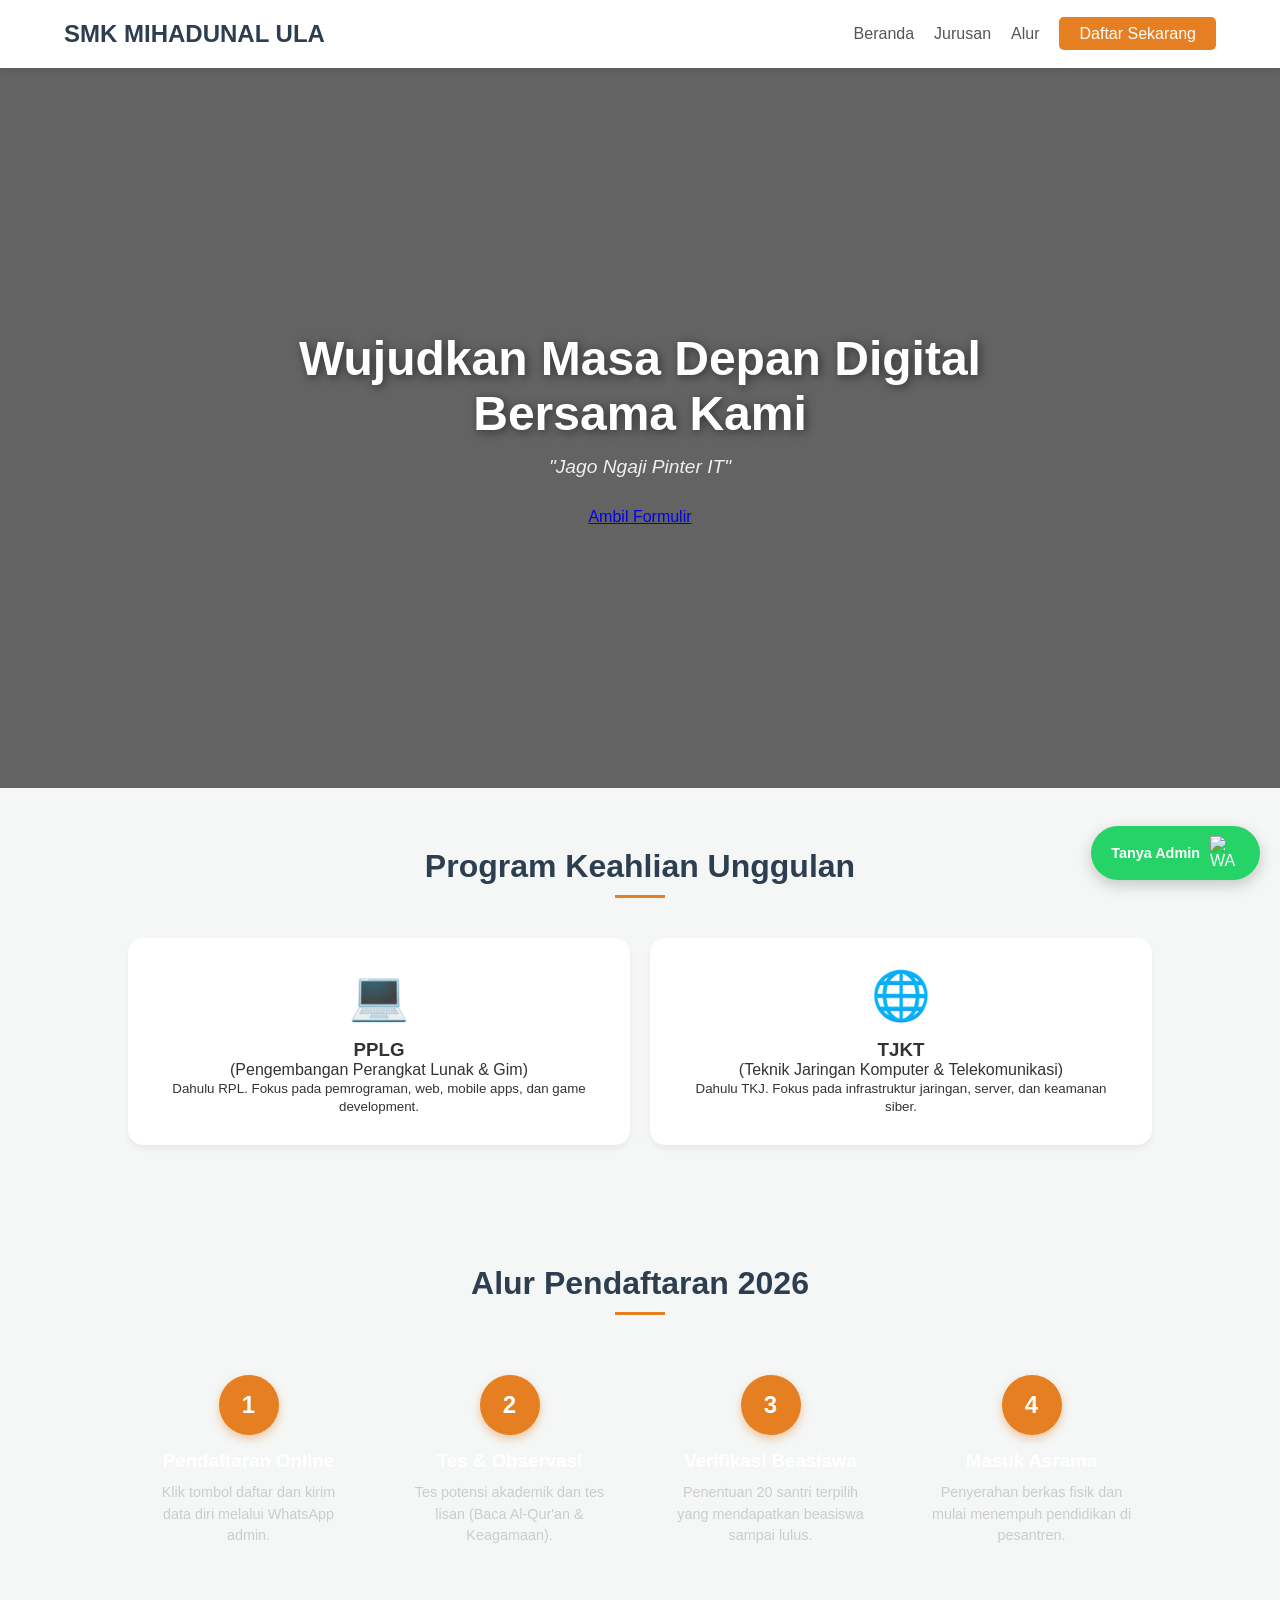
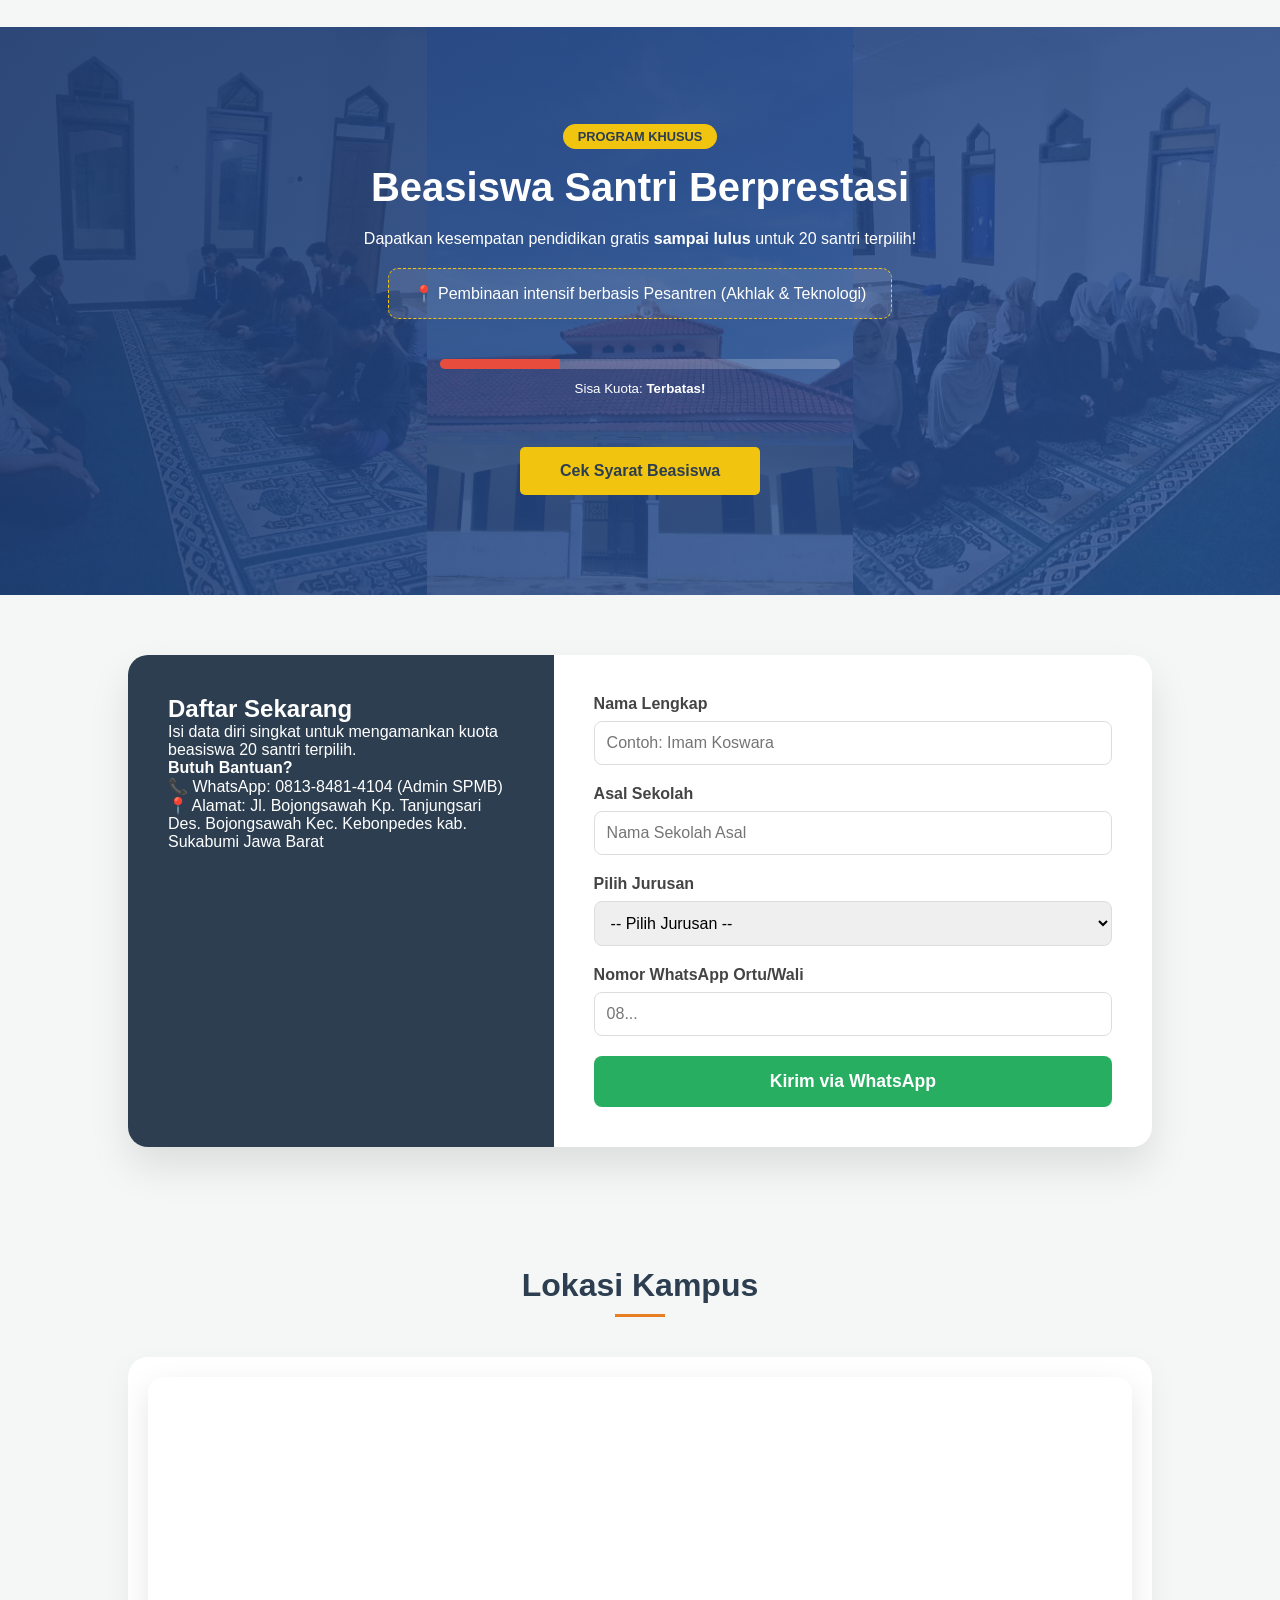
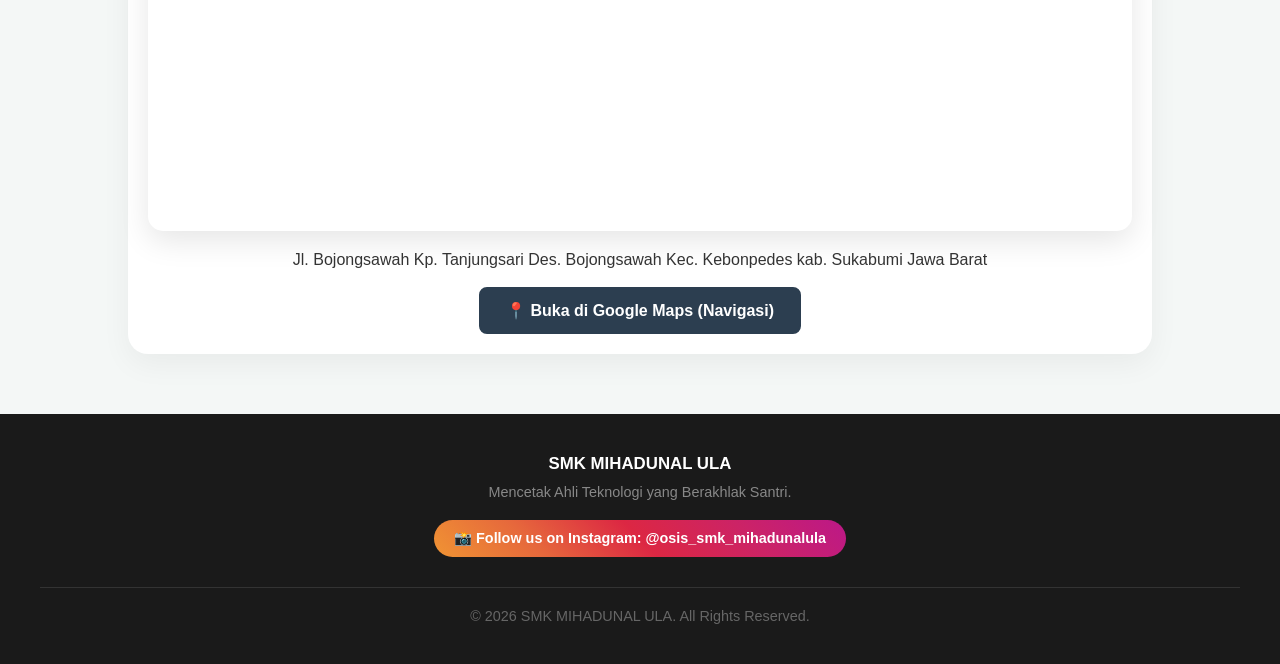
==== index.html @ b1580f14 "Update index.html" ====
<!DOCTYPE html>
<html lang="id">
<head>
    <meta charset="UTF-8">
    <meta name="viewport" content="width=device-width, initial-scale=1.0">
    <title>SPMB - SMK MIHADUNAL ULA</title>
    <link rel="stylesheet" href="style.css">
</head>
<body>

    <nav>
    <div class="logo">SMK MIHADUNAL ULA</div>
    
    <ul id="nav-menu">
        <li><a href="#beranda">Beranda</a></li>
        <li><a href="#prodi">Jurusan</a></li>
        <li><a href="#alur">Alur</a></li>
        <li><a href="#daftar" class="btn-daftar">Daftar Sekarang</a></li>
    </ul>

    <div class="menu-toggle" id="mobile-menu">
        <span class="bar"></span>
        <span class="bar"></span>
        <span class="bar"></span>
    </div>
</nav>
  <header id="beranda">
    <div class="hero-content">
        <h1>Wujudkan Masa Depan Digital Bersama Kami</h1>
        <p class="jargon">"Jago Ngaji Pinter IT"</p>
        <a href="#daftar" class="cta-button">Ambil Formulir</a>
    </div>
</header>

    <section id="prodi" class="container">
        <h2 class="section-title">Program Keahlian Unggulan</h2>
        <div class="grid-jurusan">
            <div class="card">
                <div class="card-icon">💻</div>
                <h3>PPLG</h3>
                <p>(Pengembangan Perangkat Lunak & Gim)</p>
                <small>Dahulu RPL. Fokus pada pemrograman, web, mobile apps, dan game development.</small>
            </div>
            <div class="card">
                <div class="card-icon">🌐</div>
                <h3>TJKT</h3>
                <p>(Teknik Jaringan Komputer & Telekomunikasi)</p>
                <small>Dahulu TKJ. Fokus pada infrastruktur jaringan, server, dan keamanan siber.</small>
            </div>
        </div>
    </section>

    <section id="alur" class="container">
    <h2 class="section-title">Alur Pendaftaran 2026</h2>
    <div class="timeline">
        <div class="timeline-item">
            <div class="number">1</div>
            <h3>Pendaftaran Online</h3>
            <p>Klik tombol daftar dan kirim data diri melalui WhatsApp admin.</p>
        </div>
        <div class="timeline-item">
            <div class="number">2</div>
            <h3>Tes & Observasi</h3>
            <p>Tes potensi akademik dan tes lisan (Baca Al-Qur'an & Keagamaan).</p>
        </div>
        <div class="timeline-item">
            <div class="number">3</div>
            <h3>Verifikasi Beasiswa</h3>
            <p>Penentuan 20 santri terpilih yang mendapatkan beasiswa sampai lulus.</p>
        </div>
        <div class="timeline-item">
            <div class="number">4</div>
            <h3>Masuk Asrama</h3>
            <p>Penyerahan berkas fisik dan mulai menempuh pendidikan di pesantren.</p>
        </div>
    </div>
</section>

    <section id="beasiswa" class="beasiswa-box">
        <div class="beasiswa-bg-container">
        <div class="bg-panel" style="background-image: url('img/kegiatan-1.jpeg');"></div>
        <div class="bg-panel" style="background-image: url('img/masjid.jpeg');"></div>
        <div class="bg-panel" style="background-image: url('img/kegiatan-2.jpeg');"></div>
    </div>
        <div class="beasiswa-content">
            <span class="badge">Program Khusus</span>
            <h2>Beasiswa Santri Berprestasi</h2>
            <p>Dapatkan kesempatan pendidikan gratis <strong>sampai lulus</strong> untuk 20 santri terpilih!</p>
            <div class="info-pesantren">
                <p>📍 Pembinaan intensif berbasis Pesantren (Akhlak & Teknologi)</p>
            </div>
            <div class="kuota-container">
                <div class="kuota-bar">
                    <div class="kuota-fill" style="width: 30%;"></div>
                </div>
                <small>Sisa Kuota: <strong>Terbatas!</strong></small>
            </div>
            <a href="#daftar" class="btn-beasiswa">Cek Syarat Beasiswa</a>
        </div>
    </section>
    <section id="daftar" class="container">
        <div class="form-wrapper">
            <div class="form-info">
                <h2>Daftar Sekarang</h2>
                <p>Isi data diri singkat untuk mengamankan kuota beasiswa 20 santri terpilih.</p>
                <div class="kontak-person">
                    <p><strong>Butuh Bantuan?</strong></p>
                    <p>📞 WhatsApp: 0813-8481-4104 (Admin SPMB)</p>
                    <p>📍 Alamat: Jl. Bojongsawah Kp. Tanjungsari Des. Bojongsawah Kec. Kebonpedes kab. Sukabumi Jawa Barat</p>
                </div>
            </div>

           <form id="spmbForm" class="main-form">
    <div class="input-group">
        <label>Nama Lengkap</label>
        <input type="text" id="nama" placeholder="Contoh: Imam Koswara" required>
    </div>
    <div class="input-group">
        <label>Asal Sekolah</label>
        <input type="text" id="sekolah_asal" placeholder="Nama Sekolah Asal" required>
    </div>
    <div class="input-group">
        <label>Pilih Jurusan</label>
        <select id="jurusan" required>
            <option value="">-- Pilih Jurusan --</option>
            <option value="PPLG (RPL)">PPLG (RPL)</option>
            <option value="TJKT (TKJ)">TJKT (TKJ)</option>
        </select>
    </div>
    <div class="input-group">
        <label>Nomor WhatsApp Ortu/Wali</label>
        <input type="tel" id="wa_ortu" placeholder="08..." required>
    </div>
    <button type="button" onclick="kirimKeWA()" class="btn-submit">Kirim via WhatsApp</button>
</form>
        </div>
    </section>

    <section id="lokasi" class="container">
    <h2 class="section-title">Lokasi Kampus</h2>
    <div class="map-wrapper">
        <div class="map-container">
            <iframe 
                src="https://www.google.com/maps/embed?pb=!1m18!1m12!1m3!1d6660.743561185384!2d106.97895250075547!3d-6.949978163908565!2m3!1f0!2f0!3f0!3m2!1i1024!2i768!4f13.1!3m3!1m2!1s0x2e6849b9b667be13%3A0xb7a1f91171ce9b81!2sSMK%20MIHADUNAL%20ULA%20SUKABUMI!5e0!3m2!1sen!2sus!4v1777039621198!5m2!1sen!2sus" width="600" height="450" style="border:0;" allowfullscreen="" loading="lazy" referrerpolicy="no-referrer-when-downgrade" 
                width="100%" height="400" style="border:0; border-radius: 15px;" allowfullscreen="" loading="lazy">
            </iframe>
        </div>

        <div style="text-align: center; margin-top: 20px;">
            <p>Jl. Bojongsawah Kp. Tanjungsari Des. Bojongsawah Kec. Kebonpedes kab. Sukabumi Jawa Barat</p>
            <br>
            <a href="https://maps.app.goo.gl/2wjZaB31zFMBaome8" target="_blank" class="btn-map">
                📍 Buka di Google Maps (Navigasi)
            </a>
        </div>
    </div>
</section>

    <a href="https://wa.me/6285717334108?text=Halo%20Admin%20SMK%20MIHADUNALULA,%20saya%20ingin%20tanya%20tentang%20SPMB" class="float-wa" target="_blank">
        <span class="wa-text">Tanya Admin</span>
        <img src="https://upload.wikimedia.org/wikipedia/commons/6/6b/WhatsApp.svg" alt="WA">
    </a>

   <footer>
    <div class="footer-content">
        <h3>SMK MIHADUNAL ULA</h3>
        <p>Mencetak Ahli Teknologi yang Berakhlak Santri.</p>
        
        <div class="social-media">
            <a href="https://instagram.com/osis_smk_mihadunalula" target="_blank" class="ig-link">
                📸 Follow us on Instagram: @osis_smk_mihadunalula
            </a>
        </div>

        <p class="copyright">&copy; 2026 SMK MIHADUNAL ULA. All Rights Reserved.</p>
    </div>
</footer>
</body>
</html>
<script>
function kirimKeWA() {
    // 1. Cek apakah user sudah pernah daftar di browser ini (Anti-Jahil)
    const statusDaftar = localStorage.getItem('sudahDaftarSPMB');
    if (statusDaftar === 'true') {
        alert("Wah, kamu sudah mengirim data pendaftaran sebelumnya. Mohon tunggu balasan dari Admin di WhatsApp ya!");
        return; 
    }

    // 2. Ambil data dari inputan
    const nama = document.getElementById('nama').value;
    const sekolah = document.getElementById('sekolah_asal').value;
    const jurusan = document.getElementById('jurusan').value;
    const waOrtu = document.getElementById('wa_ortu').value;

    // 3. Validasi sederhana (Pastikan tidak kosong)
    if (nama === "" || sekolah === "" || jurusan === "" || waOrtu === "") {
        alert("Mohon lengkapi semua data pendaftaran ya!");
        return;
    }

    // 4. Konfigurasi Nomor Admin & Pesan
    const noAdmin = "6285717334108"; 
    const pesan = "Halo Admin SMK MIHADUNAL ULA,%0A" + 
                  "Saya ingin mendaftar SPMB.%0A%0A" +
                  "*Data Calon Siswa dan Santri*%0A" +
                  "---------------------------%0A" +
                  "Nama: " + nama + "%0A" +
                  "Asal Sekolah: " + sekolah + "%0A" +
                  "Jurusan: " + jurusan + "%0A" +
                  "WA Ortu: " + waOrtu + "%0A" +
                  "---------------------------%0A" +
                  "Mohon info langkah pendaftaran selanjutnya. Terima kasih!";

    // 5. Tandai bahwa user ini sudah berhasil mendaftar (Simpan di memori browser)
    localStorage.setItem('sudahDaftarSPMB', 'true');

    // 6. Eksekusi buka WhatsApp
    const url = "https://wa.me/" + noAdmin + "?text=" + pesan;
    window.open(url, '_blank').focus();
}
</script>
<script>
    document.addEventListener('DOMContentLoaded', function() {
        const menu = document.querySelector('#mobile-menu');
        const menuLinks = document.querySelector('#nav-menu');

        // Cek di console log buat mastiin tombolnya ketemu
        console.log("Menu Toggle:", menu); 
        console.log("Nav Menu:", menuLinks);

        if (menu) {
            menu.addEventListener('click', function() {
                // Toggle class aktif
                menu.classList.toggle('is-active');
                menuLinks.classList.toggle('active');
            });
        }

        // Tutup menu otomatis kalau salah satu link diklik
        const navItems = document.querySelectorAll('#nav-menu a');
        navItems.forEach(item => {
            item.addEventListener('click', () => {
                menu.classList.remove('is-active');
                menuLinks.classList.remove('active');
            });
        });
    });
</script>
---- style.css ----
html {
    scroll-behavior: smooth;
}
* {
    margin: 0;
    padding: 0;
    box-sizing: border-box;
    font-family: 'Segoe UI', Tahoma, Geneva, Verdana, sans-serif;
}

body {
    background-color: #f4f7f6;
    color: #333;
}

nav {
    display: flex;
    justify-content: space-between;
    align-items: center;
    padding: 20px 5%;
    background: #fff;
    box-shadow: 0 2px 10px rgba(0,0,0,0.1);
    position: sticky;
    top: 0;
    z-index: 1000;
}
.menu-toggle {
    display: none;
    cursor: pointer;
    flex-direction: column;
    gap: 5px;
    z-index: 1000; /* Pastikan tombol ada di lapisan paling atas */
    position: relative;
}

@media (max-width: 768px) {
    nav ul {
        display: none; /* Sembunyi default */
        /* ... kode lainnya ... */
        z-index: 999; /* Menu di bawah tombol dikit */
    }

    nav ul.active {
        display: flex !important; /* Paksa muncul saat class active ada */
    }
}

.logo {
    font-weight: bold;
    font-size: 1.5rem;
    color: #2c3e50;
    display: flex; flex-direction: column;
}

nav ul {
    display: flex;
    list-style: none;
}

nav ul li {
    margin-left: 20px;
}

nav ul li a {
    text-decoration: none;
    color: #555;
    transition: 0.3s;
}

.btn-daftar {
    background: #e67e22;
    color: white !important;
    padding: 8px 20px;
    border-radius: 5px;
}

/* Hero Section: Kembali ke Satu Foto */
header {
    height: 80vh;
    /* Ganti 'smk.jpeg' dengan file foto terbaikmu */
    background: linear-gradient(rgba(0,0,0,0.6), rgba(0,0,0,0.6)), url('img/smk.jpeg');
    background-size: cover;
    background-position: center;
    background-repeat: no-repeat;
    display: flex;
    align-items: center;
    justify-content: center;
    text-align: center;
    color: white;
    position: relative;
}

.hero-content {
    z-index: 10;
    width: 90%;
    max-width: 800px;
}

.hero-content h1 {
    font-size: 3rem;
    margin-bottom: 15px;
    text-shadow: 2px 2px 10px rgba(0,0,0,0.5);
}

.jargon {
    font-size: 1.2rem;
    margin-bottom: 30px;
    font-style: italic;
    opacity: 0.9;
}

/* Pastikan responsif di HP agar teks tidak kebesaran */
@media (max-width: 768px) {
    header {
        height: 60vh; /* Di HP jangan terlalu tinggi agar langsung kelihatan konten bawahnya */
    }
    .hero-content h1 {
        font-size: 1.8rem;
    }
}
}
.cta-button {
    display: inline-block;
    margin-top: 20px;
    padding: 12px 30px;
    background: #27ae60;
    color: white;
    text-decoration: none;
    border-radius: 30px;
    font-weight: bold;
}
.container {
    padding: 60px 10%;
}

.section-title {
    text-align: center;
    margin-bottom: 40px;
    font-size: 2rem;
    color: #2c3e50;
    position: relative;
}

.section-title::after {
    content: '';
    display: block;
    width: 50px;
    height: 3px;
    background: #e67e22;
    margin: 10px auto;
}

/* Grid Jurusan */
.grid-jurusan {
    display: grid;
    grid-template-columns: repeat(auto-fit, minmax(250px, 1fr));
    gap: 20px;
}

.card {
    background: white;
    padding: 30px;
    border-radius: 15px;
    text-align: center;
    transition: transform 0.3s ease, box-shadow 0.3s ease;
    box-shadow: 0 4px 6px rgba(0,0,0,0.05);
}

.card:hover {
    transform: translateY(-10px);
    box-shadow: 0 10px 20px rgba(0,0,0,0.1);
}

.card-icon {
    font-size: 3rem;
    margin-bottom: 15px;
}
/* Timeline Alur */
.timeline {
    display: flex;
    justify-content: space-between;
    gap: 20px;
    margin-top: 40px;
    flex-wrap: wrap;
}

.timeline-item {
    flex: 1;
    min-width: 200px;
    text-align: center;
    position: relative;
    padding: 20px;
}

.timeline-item .number {
    width: 60px;
    height: 60px;
    background: #e67e22;
    color: white;
    border-radius: 50%;
    display: flex;
    align-items: center;
    justify-content: center;
    font-size: 1.5rem;
    font-weight: bold;
    margin: 0 auto 15px;
    box-shadow: 0 4px 10px rgba(230, 126, 34, 0.4);
}

.timeline-item h3 {
    margin-bottom: 10px;
    color: #fff; /* Pastikan putih karena background section alur itu gelap */
}

.timeline-item p {
    font-size: 0.9rem;
    color: #ccc;
    line-height: 1.5;
}

@media (min-width: 768px) {
    .timeline-item:not(:last-child)::after {
        content: '';
        position: absolute;
        top: 50px;
        right: -10px;
        width: 30%;
        height: 2px;
        background: rgba(255,255,255,0.2);
        z-index: 1;
    }
}

/* Alur Pendaftaran */
.alur-pendaftaran {
    background: #2c3e50;
    color: white;
    padding: 60px 10%;
}

.alur-pendaftaran .section-title {
    color: white;
}

.steps {
    display: flex;
    justify-content: space-around;
    flex-wrap: wrap;
    gap: 20px;
}

.step {
    flex: 1;
    min-width: 200px;
    text-align: center;
}

.step-number {
    width: 50px;
    height: 50px;
    background: #e67e22;
    color: white;
    border-radius: 50%;
    display: flex;
    align-items: center;
    justify-content: center;
    font-weight: bold;
    font-size: 1.2rem;
    margin: 0 auto 15px;
}
/* Section Beasiswa */
/* Section Beasiswa dengan Background Foto */
.beasiswa-box {
    position: relative;
    padding: 100px 10%;
    color: white;
    text-align: center;
    overflow: hidden; /* Supaya foto tidak keluar jalur */
}

/* Container untuk 3 foto latar belakang */
.beasiswa-bg-container {
    position: absolute;
    top: 0;
    left: 0;
    width: 100%;
    height: 100%;
    display: flex;
    z-index: 1; /* Di bawah teks */
}

.bg-panel {
    flex: 1;
    height: 100%;
    background-size: cover;
    background-position: center;
    /* Foto diam, tidak pakai fixed agar tidak bergerak saat scroll */
}

/* Overlay Gradien Biru Premium yang menutupi ke-3 foto */
.beasiswa-box::after {
    content: '';
    position: absolute;
    top: 0;
    left: 0;
    width: 100%;
    height: 100%;
    background: linear-gradient(135deg, rgba(30, 60, 114, 0.9) 0%, rgba(42, 82, 152, 0.8) 100%);
    z-index: 2; /* Di atas foto, di bawah teks */
}

.beasiswa-content {
    position: relative;
    z-index: 3; /* Pastikan teks paling atas */
}

.badge {
    background: #f1c40f; /* Warna kuning emas */
    color: #2c3e50;
    padding: 5px 15px;
    border-radius: 20px;
    font-weight: bold;
    font-size: 0.8rem;
    text-transform: uppercase;
}

.beasiswa-content h2 {
    font-size: 2.5rem;
    margin: 20px 0;
}

.info-pesantren {
    background: rgba(255, 255, 255, 0.1);
    display: inline-block;
    padding: 15px 25px;
    border-radius: 10px;
    margin: 20px 0;
    border: 1px dashed #f1c40f;
}

.kuota-container {
    max-width: 400px;
    margin: 20px auto;
}

.kuota-bar {
    width: 100%;
    height: 10px;
    background: rgba(255, 255, 255, 0.2);
    border-radius: 10px;
    overflow: hidden;
    margin-bottom: 10px;
}

.kuota-fill {
    height: 100%;
    background: #e74c3c; /* Warna merah untuk tanda bahaya/sedikit */
    animation: loading 2s ease-out;
}

.btn-beasiswa {
    display: inline-block;
    margin-top: 30px;
    padding: 15px 40px;
    background: #f1c40f;
    color: #2c3e50;
    text-decoration: none;
    border-radius: 5px;
    font-weight: bold;
    transition: 0.3s;
}

.btn-beasiswa:hover {
    background: #d4ac0d;
    transform: scale(1.05);
}

@keyframes loading {
    from { width: 0; }
    to { width: 30%; }
}
/* Form Section */
.form-wrapper {
    display: flex;
    flex-wrap: wrap;
    background: white;
    border-radius: 20px;
    overflow: hidden;
    box-shadow: 0 20px 40px rgba(0,0,0,0.1);
}

.form-info {
    flex: 1;
    background: #2c3e50;
    color: white;
    padding: 40px;
    min-width: 300px;
}

.main-form {
    flex: 1.5;
    padding: 40px;
    min-width: 300px;
}

.input-group {
    margin-bottom: 20px;
}

.input-group label {
    display: block;
    margin-bottom: 8px;
    font-weight: 600;
    color: #444;
}

.input-group input, .input-group select {
    width: 100%;
    padding: 12px;
    border: 1px solid #ddd;
    border-radius: 8px;
    font-size: 1rem;
}

.btn-submit {
    width: 100%;
    padding: 15px;
    background: #27ae60;
    color: white;
    border: none;
    border-radius: 8px;
    font-size: 1.1rem;
    font-weight: bold;
    cursor: pointer;
    transition: 0.3s;
}

.btn-submit:hover {
    background: #219150;
}

/* Footer */
footer {
    text-align: center;
    padding: 40px;
    background: #1a1a1a;
    color: #888;
    font-size: 0.9rem;
}
/* Lokasi */
.map-container {
    box-shadow: 0 10px 30px rgba(0,0,0,0.1);
    border-radius: 15px;
    overflow: hidden;
}

.btn-map {
    display: inline-block;
    padding: 12px 25px;
    background-color: #2c3e50;
    color: white;
    text-decoration: none;
    border-radius: 8px;
    font-weight: bold;
    transition: 0.3s;
    border: 2px solid #2c3e50;
}

.btn-map:hover {
    background-color: white;
    color: #2c3e50;
}

.map-wrapper {
    background: white;
    padding: 20px;
    border-radius: 20px;
    box-shadow: 0 10px 30px rgba(0,0,0,0.05);
}

/* Floating WA */
.float-wa {
    position: fixed;
    bottom: 20px;
    right: 20px;
    background-color: #25d366;
    color: white;
    padding: 10px 20px;
    border-radius: 50px;
    display: flex;
    align-items: center;
    text-decoration: none;
    box-shadow: 0 5px 15px rgba(0,0,0,0.2);
    z-index: 9999;
    transition: 0.3s;
}

.float-wa img {
    width: 30px;
    margin-left: 10px;
}

.float-wa:hover {
    transform: scale(1.1);
    background-color: #128c7e;
}

.wa-text {
    font-weight: bold;
    font-size: 0.9rem;
}

/* Styling Menu Hamburger */
.menu-toggle {
    display: none; /* Sembunyi di desktop */
    cursor: pointer;
    flex-direction: column;
    gap: 5px;
}

.bar {
    width: 25px;
    height: 3px;
    background-color: #2c3e50;
    transition: 0.3s;
}

/* Responsive Mode (HP) */
@media (max-width: 768px) {
    .menu-toggle {
        display: flex; /* Muncul di HP */
    }

    nav ul {
        display: none; /* Sembunyi secara default */
        flex-direction: column;
        position: absolute;
        top: 70px;
        left: 0;
        width: 100%;
        background-color: white;
        padding: 20px;
        box-shadow: 0 10px 10px rgba(0,0,0,0.1);
    }

    /* Class Aktif (Saat diklik) */
    nav ul.active {
        display: flex;
    }

    nav ul li {
        margin: 15px 0;
        text-align: center;
    }

    /* Efek Animasi Tombol X saat diklik */
    .menu-toggle.is-active .bar:nth-child(2) { opacity: 0; }
    .menu-toggle.is-active .bar:nth-child(1) { transform: translateY(8px) rotate(45deg); }
    .menu-toggle.is-active .bar:nth-child(3) { transform: translateY(-8px) rotate(-45deg); }
}
    

.social-media {
    margin: 20px 0;
}

.ig-link {
    display: inline-block;
    padding: 10px 20px;
    background: linear-gradient(45deg, #f09433 0%, #e6683c 25%, #dc2743 50%, #cc2366 75%, #bc1888 100%);
    color: white !important;
    text-decoration: none;
    border-radius: 30px;
    font-weight: bold;
    transition: transform 0.3s ease;
}

.ig-link:hover {
    transform: translateY(-5px);
    box-shadow: 0 5px 15px rgba(220, 39, 67, 0.4);
}

.footer-content h3 {
    color: #fff;
    margin-bottom: 10px;
}

.copyright {
    margin-top: 30px;
    border-top: 1px solid #333;
    padding-top: 20px;
    color: #666;
}
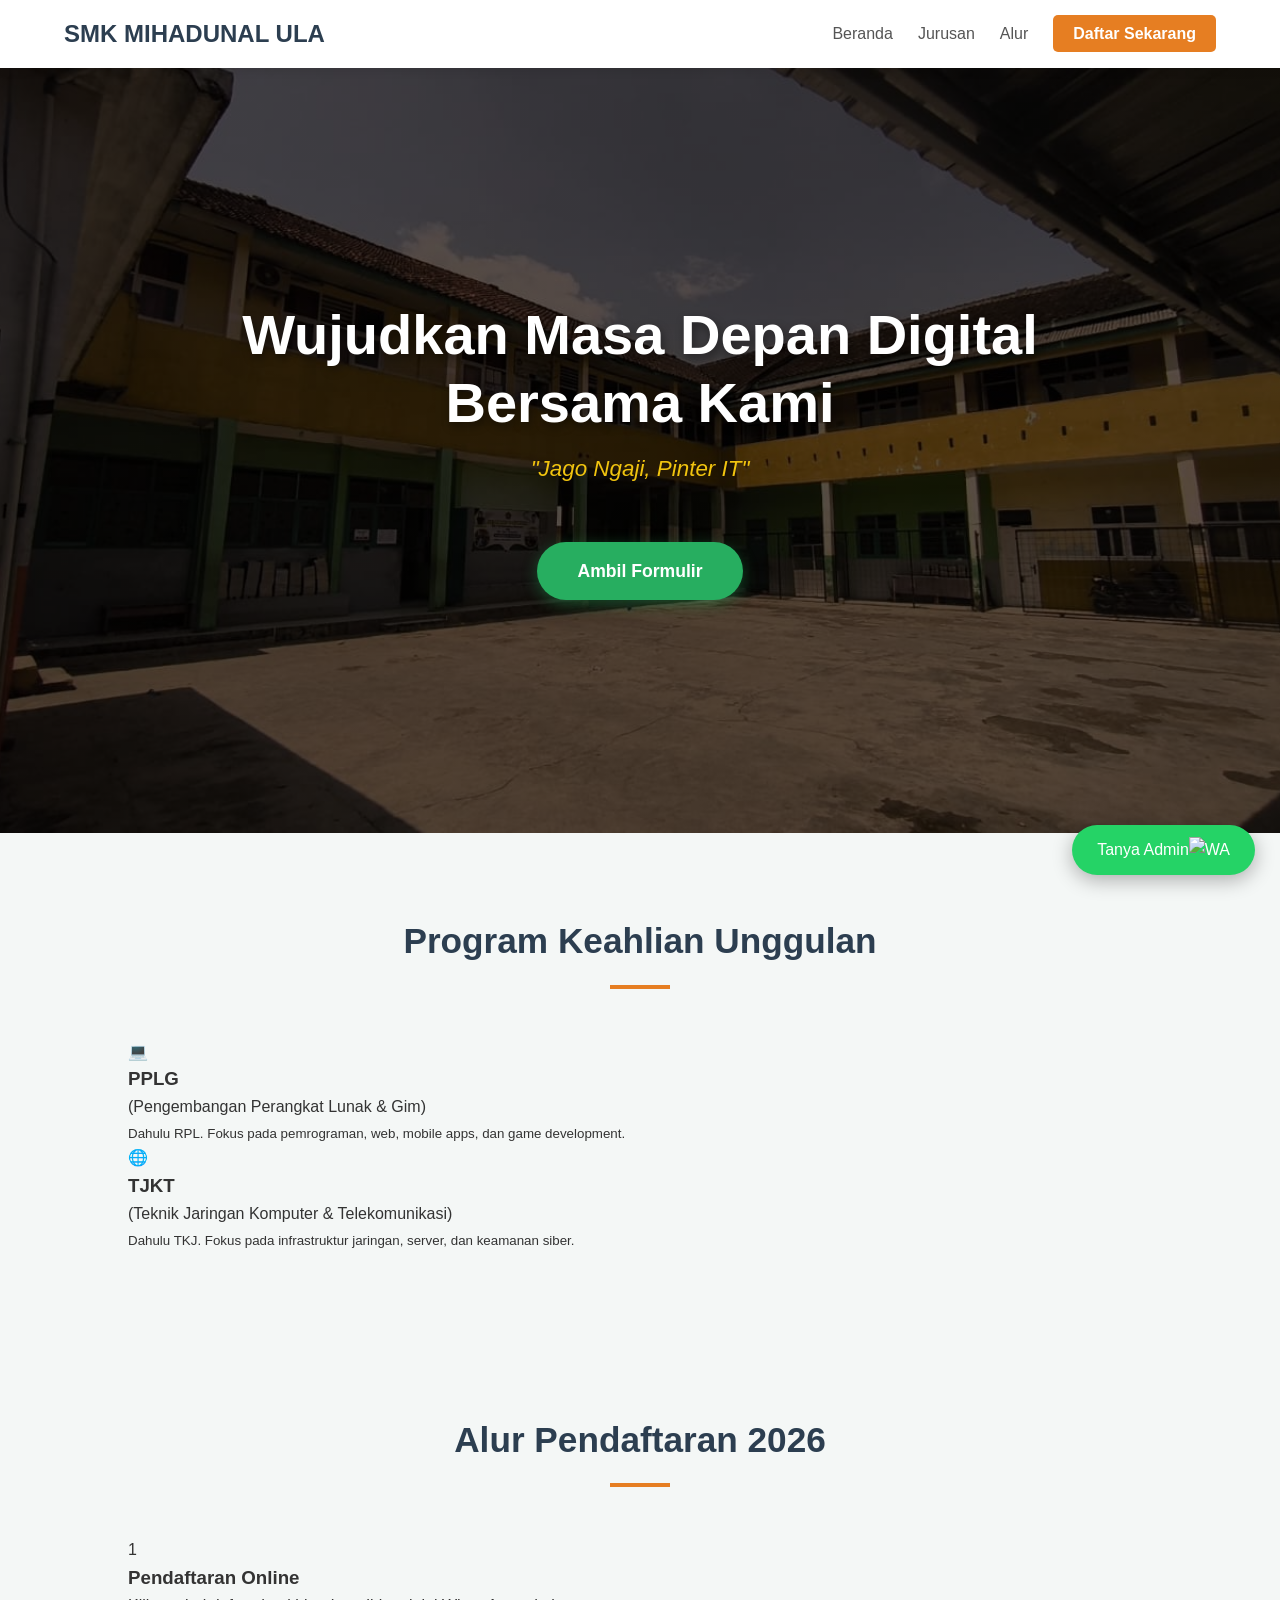
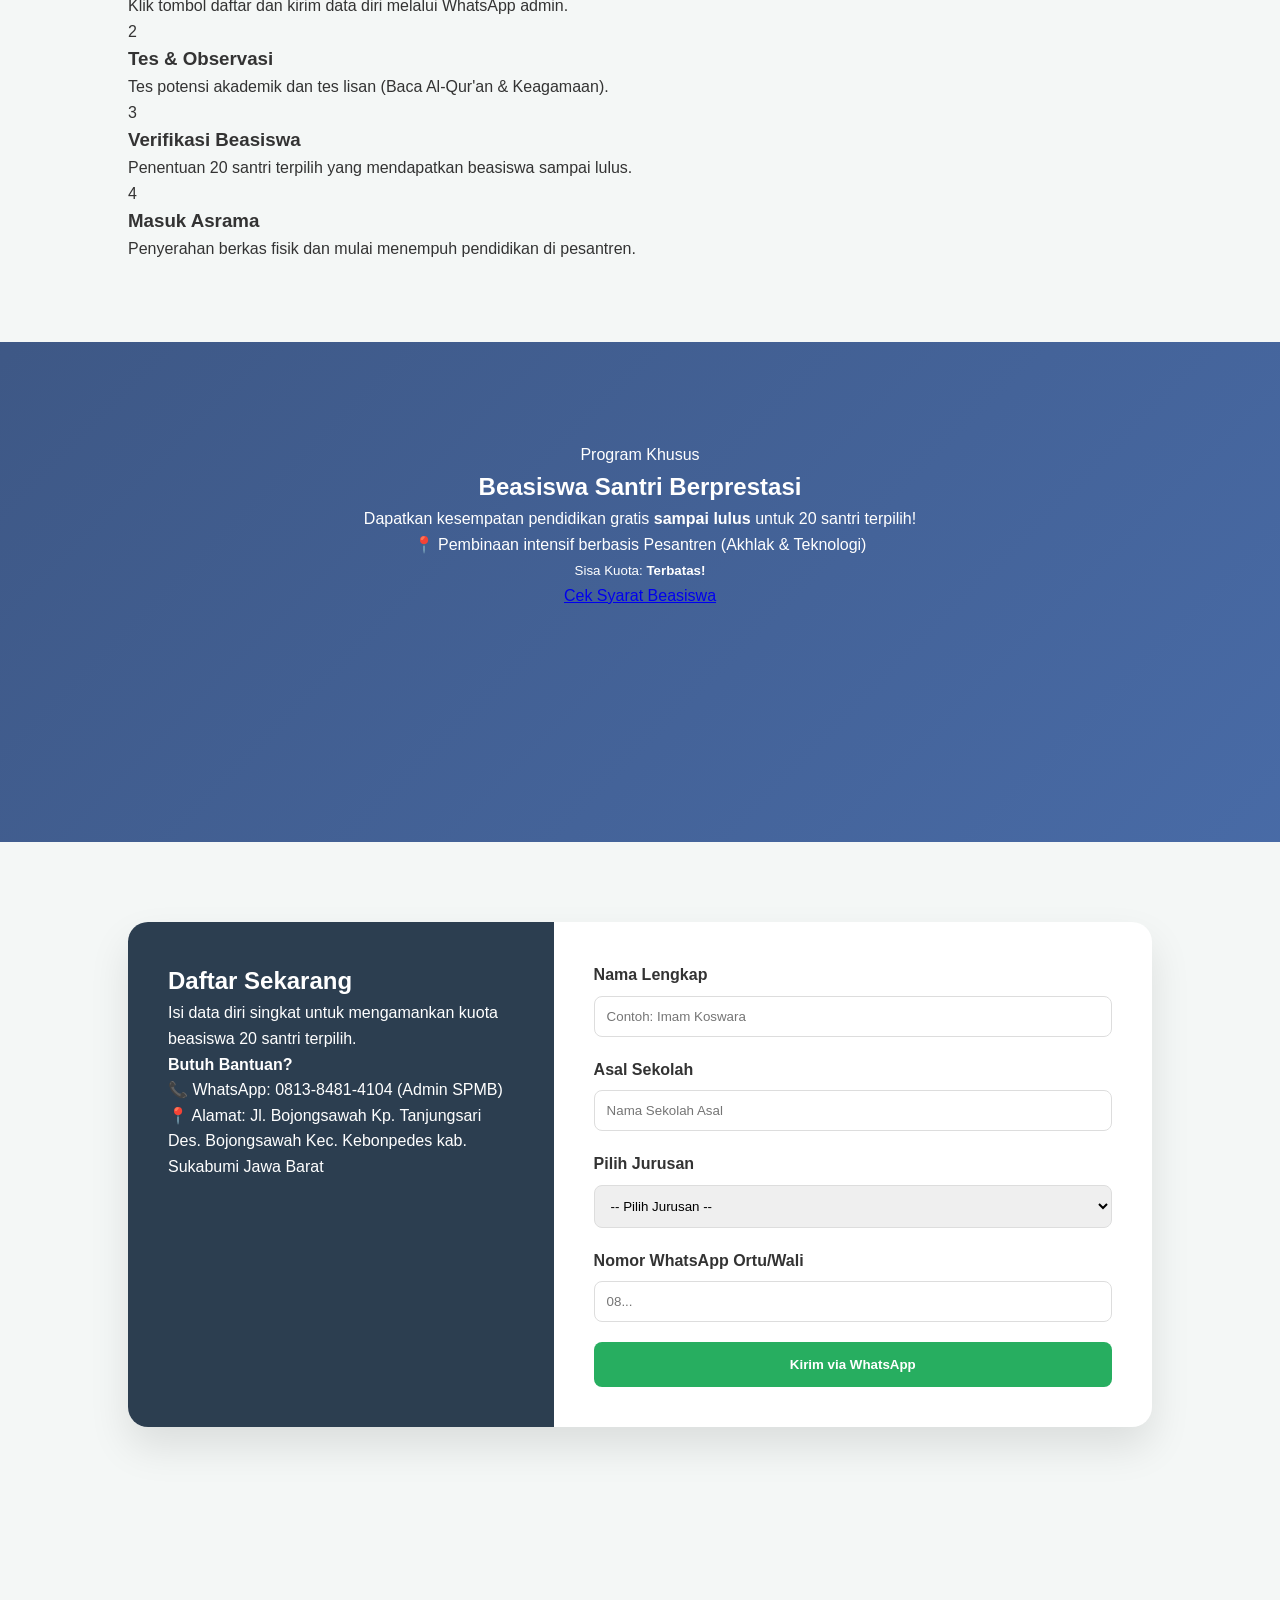
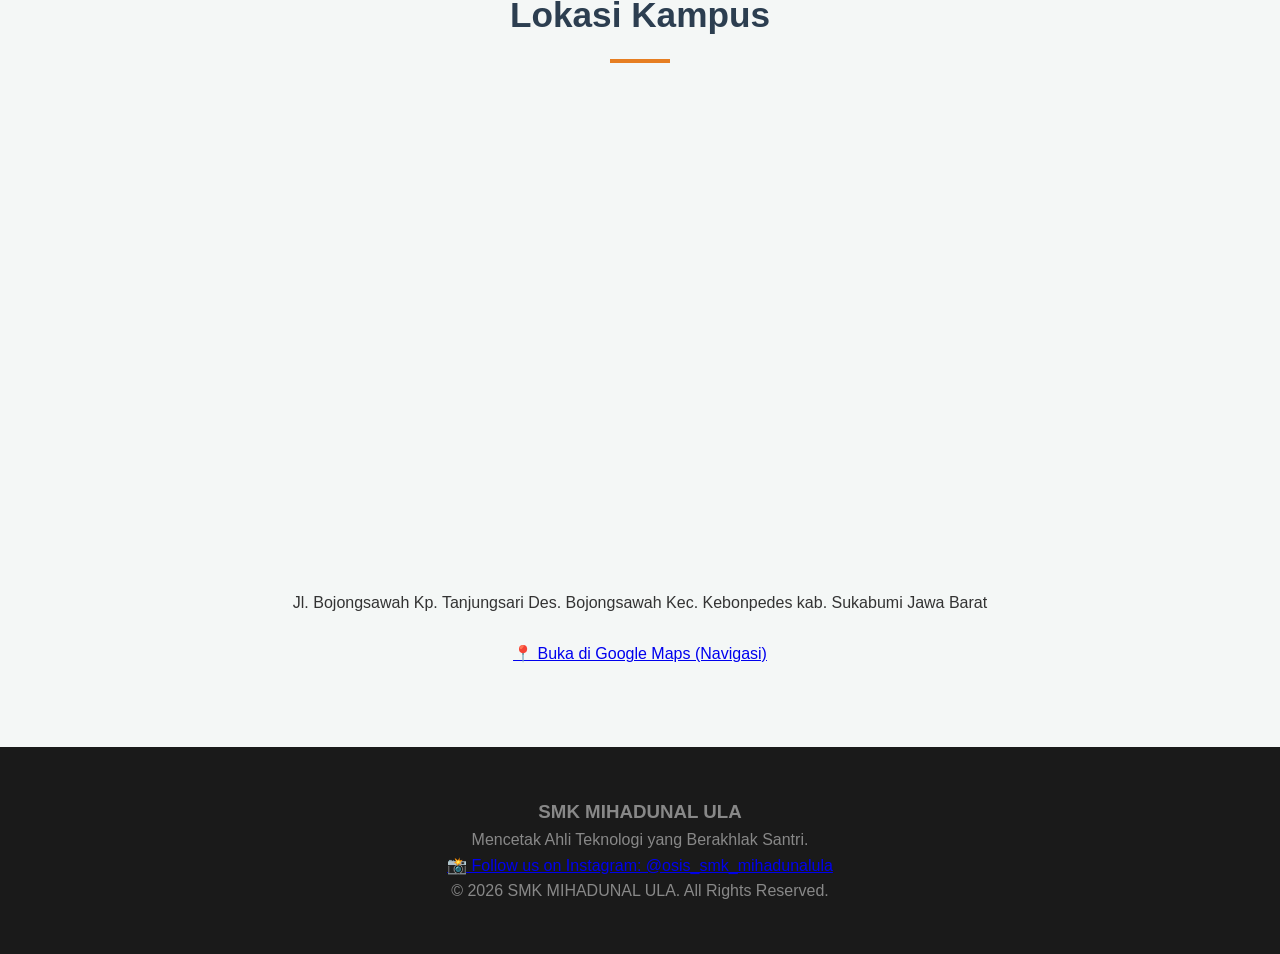
==== commit 9de54c78: "Update index.html" ====
--- a/index.html
+++ b/index.html
@@ -8,26 +8,28 @@
 </head>
 <body>
 
-    <nav>
+   <nav>
     <div class="logo">SMK MIHADUNAL ULA</div>
     
-    <ul id="nav-menu">
-        <li><a href="#beranda">Beranda</a></li>
-        <li><a href="#prodi">Jurusan</a></li>
-        <li><a href="#alur">Alur</a></li>
-        <li><a href="#daftar" class="btn-daftar">Daftar Sekarang</a></li>
-    </ul>
-
     <div class="menu-toggle" id="mobile-menu">
         <span class="bar"></span>
         <span class="bar"></span>
         <span class="bar"></span>
     </div>
+
+    <ul id="nav-menu">
+        <li><a href="#beranda">Beranda</a></li>
+        <li><a href="#jurusan">Jurusan</a></li>
+        <li><a href="#alur">Alur</a></li>
+        <li><a href="#daftar" class="btn-daftar">Daftar Sekarang</a></li>
+    </ul>
 </nav>
-  <header id="beranda">
+
+<header id="beranda">
     <div class="hero-content">
         <h1>Wujudkan Masa Depan Digital Bersama Kami</h1>
-        <p class="jargon">"Jago Ngaji Pinter IT"</p>
+        <span class="jargon">"Jago Ngaji, Pinter IT"</span>
+        <br>
         <a href="#daftar" class="cta-button">Ambil Formulir</a>
     </div>
 </header>
--- a/style.css
+++ b/style.css
@@ -1,6 +1,10 @@
+/* =========================================
+   DASAR & RESET
+   ========================================= */
 html {
     scroll-behavior: smooth;
 }
+
 * {
     margin: 0;
     padding: 0;
@@ -11,74 +15,83 @@
 body {
     background-color: #f4f7f6;
     color: #333;
-}
-
+    line-height: 1.6;
+}
+
+/* =========================================
+   NAVIGASI (HEADER ATAS)
+   ========================================= */
 nav {
     display: flex;
     justify-content: space-between;
     align-items: center;
-    padding: 20px 5%;
+    padding: 15px 5%;
     background: #fff;
     box-shadow: 0 2px 10px rgba(0,0,0,0.1);
     position: sticky;
     top: 0;
     z-index: 1000;
 }
+
+.logo {
+    font-weight: bold;
+    font-size: 1.5rem;
+    color: #2c3e50;
+    text-decoration: none;
+}
+
+nav ul {
+    display: flex;
+    list-style: none;
+    align-items: center;
+}
+
+nav ul li {
+    margin-left: 25px;
+}
+
+nav ul li a {
+    text-decoration: none;
+    color: #555;
+    font-weight: 500;
+    transition: 0.3s;
+}
+
+nav ul li a:hover {
+    color: #e67e22;
+}
+
+.btn-daftar {
+    background: #e67e22 !important;
+    color: white !important;
+    padding: 10px 20px;
+    border-radius: 5px;
+    font-weight: bold;
+}
+
+/* Menu Hamburger (Khusus HP) */
 .menu-toggle {
     display: none;
     cursor: pointer;
     flex-direction: column;
     gap: 5px;
-    z-index: 1000; /* Pastikan tombol ada di lapisan paling atas */
-    position: relative;
-}
-
-@media (max-width: 768px) {
-    nav ul {
-        display: none; /* Sembunyi default */
-        /* ... kode lainnya ... */
-        z-index: 999; /* Menu di bawah tombol dikit */
-    }
-
-    nav ul.active {
-        display: flex !important; /* Paksa muncul saat class active ada */
-    }
-}
-
-.logo {
-    font-weight: bold;
-    font-size: 1.5rem;
-    color: #2c3e50;
-    display: flex; flex-direction: column;
-}
-
-nav ul {
-    display: flex;
-    list-style: none;
-}
-
-nav ul li {
-    margin-left: 20px;
-}
-
-nav ul li a {
-    text-decoration: none;
-    color: #555;
+    z-index: 1100;
+}
+
+.bar {
+    width: 25px;
+    height: 3px;
+    background-color: #2c3e50;
     transition: 0.3s;
 }
 
-.btn-daftar {
-    background: #e67e22;
-    color: white !important;
-    padding: 8px 20px;
-    border-radius: 5px;
-}
-
-/* Hero Section: Kembali ke Satu Foto */
+/* =========================================
+   HERO SECTION (FOTO UTAMA)
+   ========================================= */
 header {
-    height: 80vh;
-    /* Ganti 'smk.jpeg' dengan file foto terbaikmu */
-    background: linear-gradient(rgba(0,0,0,0.6), rgba(0,0,0,0.6)), url('img/smk.jpeg');
+    height: 85vh;
+    /* Pastikan file ini ada di folder img kamu */
+    background: linear-gradient(rgba(0,0,0,0.65), rgba(0,0,0,0.65)), url('img/sekolah.jpeg');
     background-size: cover;
     background-position: center;
     background-repeat: no-repeat;
@@ -87,198 +100,60 @@
     justify-content: center;
     text-align: center;
     color: white;
-    position: relative;
+    padding: 0 20px;
 }
 
 .hero-content {
-    z-index: 10;
-    width: 90%;
-    max-width: 800px;
+    max-width: 900px;
 }
 
 .hero-content h1 {
-    font-size: 3rem;
-    margin-bottom: 15px;
-    text-shadow: 2px 2px 10px rgba(0,0,0,0.5);
+    font-size: 3.5rem;
+    margin-bottom: 10px;
+    text-shadow: 2px 4px 10px rgba(0,0,0,0.4);
+    line-height: 1.2;
 }
 
 .jargon {
-    font-size: 1.2rem;
-    margin-bottom: 30px;
+    display: block;
+    font-size: 1.4rem;
+    margin: 15px 0 30px 0;
     font-style: italic;
-    opacity: 0.9;
-}
-
-/* Pastikan responsif di HP agar teks tidak kebesaran */
-@media (max-width: 768px) {
-    header {
-        height: 60vh; /* Di HP jangan terlalu tinggi agar langsung kelihatan konten bawahnya */
-    }
-    .hero-content h1 {
-        font-size: 1.8rem;
-    }
-}
-}
+    color: #f1c40f; /* Kuning emas agar kontras */
+    font-weight: 300;
+}
+
 .cta-button {
     display: inline-block;
-    margin-top: 20px;
-    padding: 12px 30px;
-    background: #27ae60;
-    color: white;
-    text-decoration: none;
-    border-radius: 30px;
+    padding: 15px 40px;
+    background-color: #27ae60 !important; /* Hijau */
+    color: white !important;
+    text-decoration: none !important;
+    border-radius: 50px;
     font-weight: bold;
-}
-.container {
-    padding: 60px 10%;
-}
-
-.section-title {
-    text-align: center;
-    margin-bottom: 40px;
-    font-size: 2rem;
-    color: #2c3e50;
-    position: relative;
-}
-
-.section-title::after {
-    content: '';
-    display: block;
-    width: 50px;
-    height: 3px;
-    background: #e67e22;
-    margin: 10px auto;
-}
-
-/* Grid Jurusan */
-.grid-jurusan {
-    display: grid;
-    grid-template-columns: repeat(auto-fit, minmax(250px, 1fr));
-    gap: 20px;
-}
-
-.card {
-    background: white;
-    padding: 30px;
-    border-radius: 15px;
-    text-align: center;
-    transition: transform 0.3s ease, box-shadow 0.3s ease;
-    box-shadow: 0 4px 6px rgba(0,0,0,0.05);
-}
-
-.card:hover {
-    transform: translateY(-10px);
-    box-shadow: 0 10px 20px rgba(0,0,0,0.1);
-}
-
-.card-icon {
-    font-size: 3rem;
-    margin-bottom: 15px;
-}
-/* Timeline Alur */
-.timeline {
-    display: flex;
-    justify-content: space-between;
-    gap: 20px;
-    margin-top: 40px;
-    flex-wrap: wrap;
-}
-
-.timeline-item {
-    flex: 1;
-    min-width: 200px;
-    text-align: center;
-    position: relative;
-    padding: 20px;
-}
-
-.timeline-item .number {
-    width: 60px;
-    height: 60px;
-    background: #e67e22;
-    color: white;
-    border-radius: 50%;
-    display: flex;
-    align-items: center;
-    justify-content: center;
-    font-size: 1.5rem;
-    font-weight: bold;
-    margin: 0 auto 15px;
-    box-shadow: 0 4px 10px rgba(230, 126, 34, 0.4);
-}
-
-.timeline-item h3 {
-    margin-bottom: 10px;
-    color: #fff; /* Pastikan putih karena background section alur itu gelap */
-}
-
-.timeline-item p {
-    font-size: 0.9rem;
-    color: #ccc;
-    line-height: 1.5;
-}
-
-@media (min-width: 768px) {
-    .timeline-item:not(:last-child)::after {
-        content: '';
-        position: absolute;
-        top: 50px;
-        right: -10px;
-        width: 30%;
-        height: 2px;
-        background: rgba(255,255,255,0.2);
-        z-index: 1;
-    }
-}
-
-/* Alur Pendaftaran */
-.alur-pendaftaran {
-    background: #2c3e50;
-    color: white;
-    padding: 60px 10%;
-}
-
-.alur-pendaftaran .section-title {
-    color: white;
-}
-
-.steps {
-    display: flex;
-    justify-content: space-around;
-    flex-wrap: wrap;
-    gap: 20px;
-}
-
-.step {
-    flex: 1;
-    min-width: 200px;
-    text-align: center;
-}
-
-.step-number {
-    width: 50px;
-    height: 50px;
-    background: #e67e22;
-    color: white;
-    border-radius: 50%;
-    display: flex;
-    align-items: center;
-    justify-content: center;
-    font-weight: bold;
-    font-size: 1.2rem;
-    margin: 0 auto 15px;
-}
-/* Section Beasiswa */
-/* Section Beasiswa dengan Background Foto */
+    font-size: 1.1rem;
+    box-shadow: 0 4px 15px rgba(39, 174, 96, 0.4);
+    transition: 0.3s ease;
+}
+
+.cta-button:hover {
+    background-color: #219150 !important;
+    transform: translateY(-3px);
+    box-shadow: 0 6px 20px rgba(39, 174, 96, 0.6);
+}
+
+/* =========================================
+   SECTION BEASISWA (3 KOLOM STATIS)
+   ========================================= */
 .beasiswa-box {
     position: relative;
     padding: 100px 10%;
     color: white;
     text-align: center;
-    overflow: hidden; /* Supaya foto tidak keluar jalur */
-}
-
-/* Container untuk 3 foto latar belakang */
+    overflow: hidden;
+    min-height: 500px;
+}
+
 .beasiswa-bg-container {
     position: absolute;
     top: 0;
@@ -286,100 +161,50 @@
     width: 100%;
     height: 100%;
     display: flex;
-    z-index: 1; /* Di bawah teks */
+    z-index: 1;
 }
 
 .bg-panel {
-    flex: 1;
     height: 100%;
     background-size: cover;
     background-position: center;
-    /* Foto diam, tidak pakai fixed agar tidak bergerak saat scroll */
-}
-
-/* Overlay Gradien Biru Premium yang menutupi ke-3 foto */
+}
+
+.panel-samping { flex: 1; }
+.panel-tengah { flex: 2; border-left: 1px solid rgba(255,255,255,0.1); border-right: 1px solid rgba(255,255,255,0.1); }
+
 .beasiswa-box::after {
     content: '';
     position: absolute;
-    top: 0;
-    left: 0;
-    width: 100%;
-    height: 100%;
-    background: linear-gradient(135deg, rgba(30, 60, 114, 0.9) 0%, rgba(42, 82, 152, 0.8) 100%);
-    z-index: 2; /* Di atas foto, di bawah teks */
-}
-
-.beasiswa-content {
-    position: relative;
-    z-index: 3; /* Pastikan teks paling atas */
-}
-
-.badge {
-    background: #f1c40f; /* Warna kuning emas */
+    top: 0; left: 0; width: 100%; height: 100%;
+    background: linear-gradient(135deg, rgba(30, 60, 114, 0.85) 0%, rgba(42, 82, 152, 0.85) 100%);
+    z-index: 2;
+}
+
+.beasiswa-content { position: relative; z-index: 3; }
+
+/* =========================================
+   FORM & CONTAINER UMUM
+   ========================================= */
+.container { padding: 80px 10%; }
+
+.section-title {
+    text-align: center;
+    margin-bottom: 50px;
+    font-size: 2.2rem;
     color: #2c3e50;
-    padding: 5px 15px;
-    border-radius: 20px;
-    font-weight: bold;
-    font-size: 0.8rem;
-    text-transform: uppercase;
-}
-
-.beasiswa-content h2 {
-    font-size: 2.5rem;
-    margin: 20px 0;
-}
-
-.info-pesantren {
-    background: rgba(255, 255, 255, 0.1);
-    display: inline-block;
-    padding: 15px 25px;
-    border-radius: 10px;
-    margin: 20px 0;
-    border: 1px dashed #f1c40f;
-}
-
-.kuota-container {
-    max-width: 400px;
-    margin: 20px auto;
-}
-
-.kuota-bar {
-    width: 100%;
-    height: 10px;
-    background: rgba(255, 255, 255, 0.2);
-    border-radius: 10px;
-    overflow: hidden;
-    margin-bottom: 10px;
-}
-
-.kuota-fill {
-    height: 100%;
-    background: #e74c3c; /* Warna merah untuk tanda bahaya/sedikit */
-    animation: loading 2s ease-out;
-}
-
-.btn-beasiswa {
-    display: inline-block;
-    margin-top: 30px;
-    padding: 15px 40px;
-    background: #f1c40f;
-    color: #2c3e50;
-    text-decoration: none;
-    border-radius: 5px;
-    font-weight: bold;
-    transition: 0.3s;
-}
-
-.btn-beasiswa:hover {
-    background: #d4ac0d;
-    transform: scale(1.05);
-}
-
-@keyframes loading {
-    from { width: 0; }
-    to { width: 30%; }
-}
-/* Form Section */
+}
+
+.section-title::after {
+    content: '';
+    display: block;
+    width: 60px;
+    height: 4px;
+    background: #e67e22;
+    margin: 15px auto;
+}
+
+/* Form Styling */
 .form-wrapper {
     display: flex;
     flex-wrap: wrap;
@@ -389,205 +214,76 @@
     box-shadow: 0 20px 40px rgba(0,0,0,0.1);
 }
 
-.form-info {
-    flex: 1;
-    background: #2c3e50;
-    color: white;
-    padding: 40px;
-    min-width: 300px;
-}
-
-.main-form {
-    flex: 1.5;
-    padding: 40px;
-    min-width: 300px;
-}
-
-.input-group {
-    margin-bottom: 20px;
-}
-
-.input-group label {
-    display: block;
-    margin-bottom: 8px;
-    font-weight: 600;
-    color: #444;
-}
-
+.form-info { flex: 1; background: #2c3e50; color: white; padding: 40px; }
+.main-form { flex: 1.5; padding: 40px; }
+
+.input-group { margin-bottom: 20px; }
+.input-group label { display: block; margin-bottom: 8px; font-weight: 600; }
 .input-group input, .input-group select {
-    width: 100%;
-    padding: 12px;
-    border: 1px solid #ddd;
-    border-radius: 8px;
-    font-size: 1rem;
+    width: 100%; padding: 12px; border: 1px solid #ddd; border-radius: 8px;
 }
 
 .btn-submit {
-    width: 100%;
-    padding: 15px;
-    background: #27ae60;
-    color: white;
-    border: none;
-    border-radius: 8px;
-    font-size: 1.1rem;
-    font-weight: bold;
-    cursor: pointer;
-    transition: 0.3s;
-}
-
-.btn-submit:hover {
-    background: #219150;
-}
-
-/* Footer */
+    width: 100%; padding: 15px; background: #27ae60; color: white;
+    border: none; border-radius: 8px; font-weight: bold; cursor: pointer;
+}
+
+/* =========================================
+   FOOTER & FLOATING WA
+   ========================================= */
 footer {
     text-align: center;
-    padding: 40px;
+    padding: 50px;
     background: #1a1a1a;
     color: #888;
-    font-size: 0.9rem;
-}
-/* Lokasi */
-.map-container {
-    box-shadow: 0 10px 30px rgba(0,0,0,0.1);
-    border-radius: 15px;
-    overflow: hidden;
-}
-
-.btn-map {
-    display: inline-block;
-    padding: 12px 25px;
-    background-color: #2c3e50;
-    color: white;
-    text-decoration: none;
-    border-radius: 8px;
-    font-weight: bold;
-    transition: 0.3s;
-    border: 2px solid #2c3e50;
-}
-
-.btn-map:hover {
-    background-color: white;
-    color: #2c3e50;
-}
-
-.map-wrapper {
-    background: white;
-    padding: 20px;
-    border-radius: 20px;
-    box-shadow: 0 10px 30px rgba(0,0,0,0.05);
-}
-
-/* Floating WA */
+}
+
 .float-wa {
     position: fixed;
-    bottom: 20px;
-    right: 20px;
+    bottom: 25px;
+    right: 25px;
     background-color: #25d366;
     color: white;
-    padding: 10px 20px;
+    padding: 12px 25px;
     border-radius: 50px;
     display: flex;
     align-items: center;
     text-decoration: none;
-    box-shadow: 0 5px 15px rgba(0,0,0,0.2);
+    box-shadow: 0 5px 20px rgba(0,0,0,0.3);
     z-index: 9999;
     transition: 0.3s;
 }
 
-.float-wa img {
-    width: 30px;
-    margin-left: 10px;
-}
-
-.float-wa:hover {
-    transform: scale(1.1);
-    background-color: #128c7e;
-}
-
-.wa-text {
-    font-weight: bold;
-    font-size: 0.9rem;
-}
-
-/* Styling Menu Hamburger */
-.menu-toggle {
-    display: none; /* Sembunyi di desktop */
-    cursor: pointer;
-    flex-direction: column;
-    gap: 5px;
-}
-
-.bar {
-    width: 25px;
-    height: 3px;
-    background-color: #2c3e50;
-    transition: 0.3s;
-}
-
-/* Responsive Mode (HP) */
+/* =========================================
+   RESPONSIVE (HP MODE)
+   ========================================= */
 @media (max-width: 768px) {
-    .menu-toggle {
-        display: flex; /* Muncul di HP */
-    }
+    .menu-toggle { display: flex !important; }
 
     nav ul {
-        display: none; /* Sembunyi secara default */
+        display: none;
         flex-direction: column;
         position: absolute;
-        top: 70px;
+        top: 100%;
         left: 0;
         width: 100%;
         background-color: white;
-        padding: 20px;
-        box-shadow: 0 10px 10px rgba(0,0,0,0.1);
+        padding: 30px;
+        box-shadow: 0 10px 20px rgba(0,0,0,0.1);
     }
 
-    /* Class Aktif (Saat diklik) */
-    nav ul.active {
-        display: flex;
-    }
-
-    nav ul li {
-        margin: 15px 0;
-        text-align: center;
-    }
-
-    /* Efek Animasi Tombol X saat diklik */
+    nav ul.active { display: flex !important; }
+    nav ul li { margin: 15px 0; width: 100%; text-align: center; }
+    nav ul li { margin-left: 0; }
+
+    .hero-content h1 { font-size: 2.2rem; }
+    .jargon { font-size: 1.1rem; }
+    
+    .beasiswa-bg-container { flex-direction: column; }
+    .form-wrapper { flex-direction: column; }
+    
+    /* Animasi Tombol X */
     .menu-toggle.is-active .bar:nth-child(2) { opacity: 0; }
     .menu-toggle.is-active .bar:nth-child(1) { transform: translateY(8px) rotate(45deg); }
     .menu-toggle.is-active .bar:nth-child(3) { transform: translateY(-8px) rotate(-45deg); }
 }
-    
-
-.social-media {
-    margin: 20px 0;
-}
-
-.ig-link {
-    display: inline-block;
-    padding: 10px 20px;
-    background: linear-gradient(45deg, #f09433 0%, #e6683c 25%, #dc2743 50%, #cc2366 75%, #bc1888 100%);
-    color: white !important;
-    text-decoration: none;
-    border-radius: 30px;
-    font-weight: bold;
-    transition: transform 0.3s ease;
-}
-
-.ig-link:hover {
-    transform: translateY(-5px);
-    box-shadow: 0 5px 15px rgba(220, 39, 67, 0.4);
-}
-
-.footer-content h3 {
-    color: #fff;
-    margin-bottom: 10px;
-}
-
-.copyright {
-    margin-top: 30px;
-    border-top: 1px solid #333;
-    padding-top: 20px;
-    color: #666;
-}
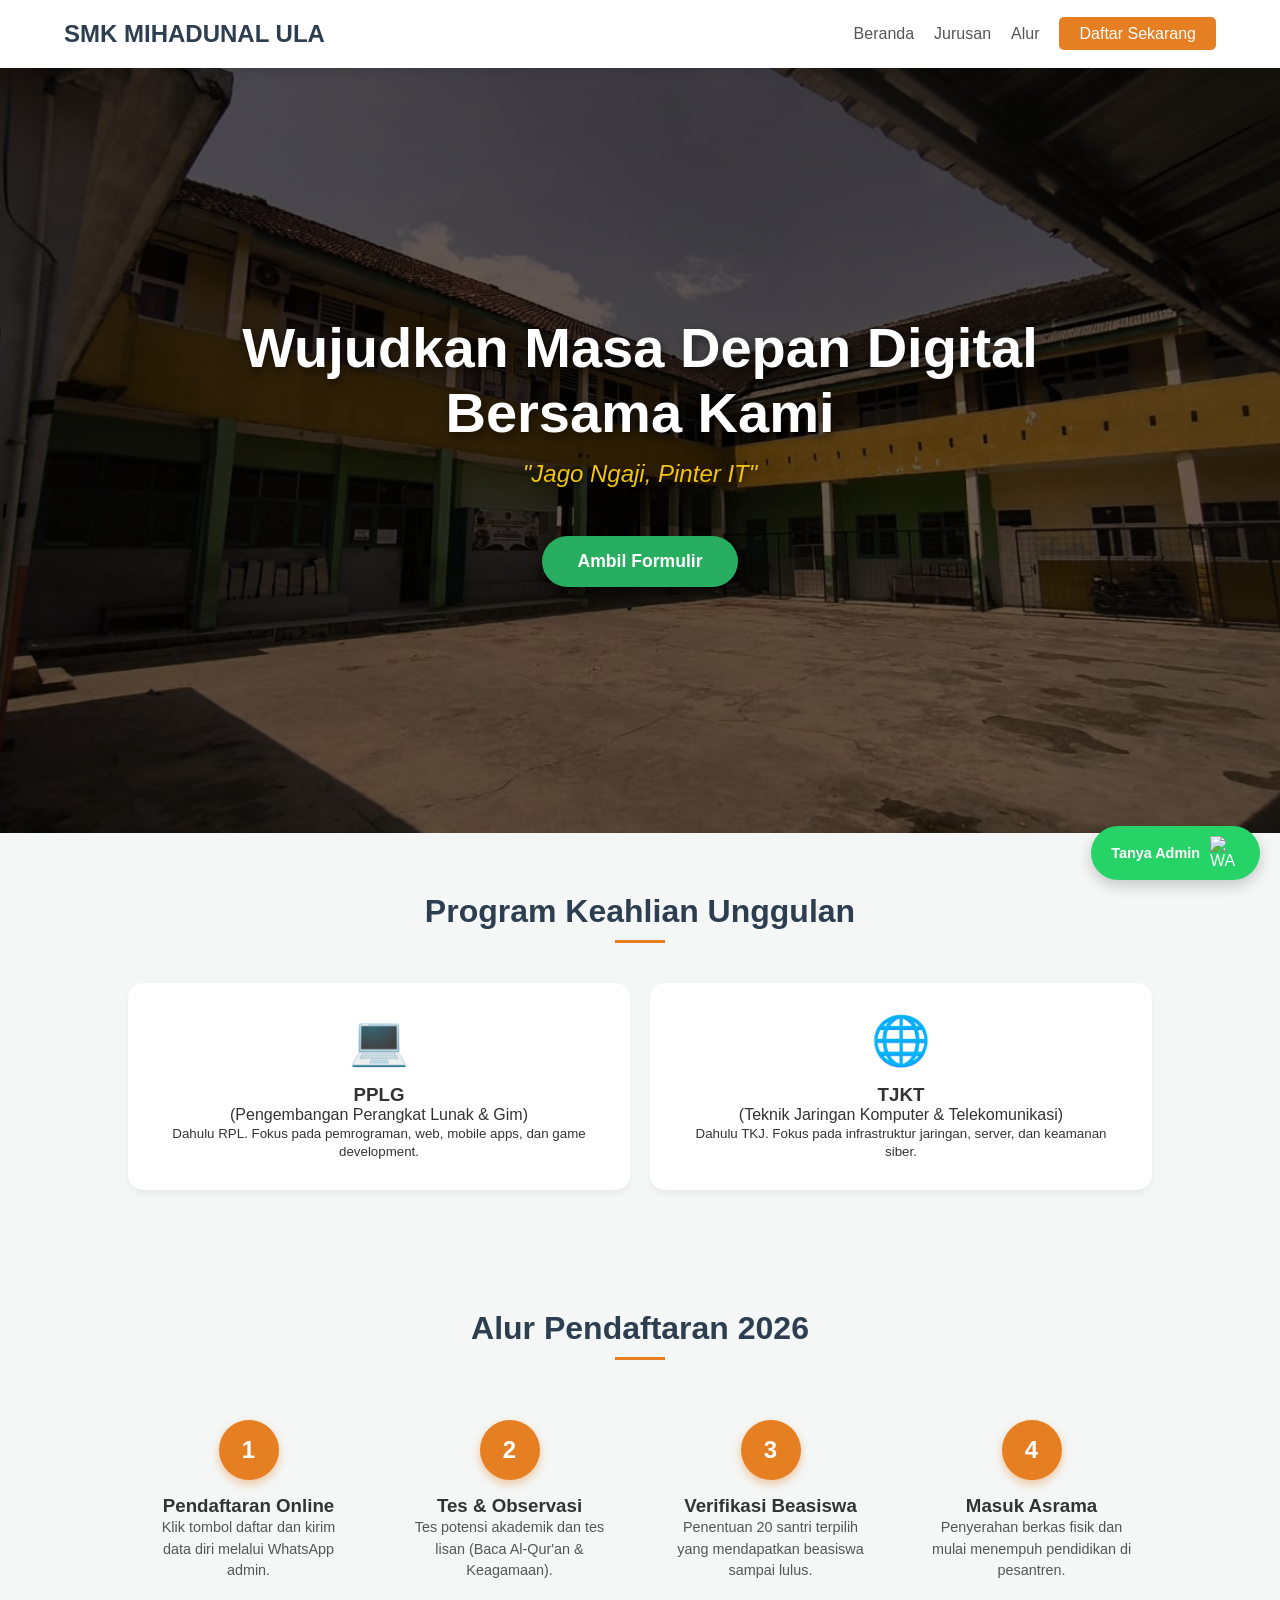
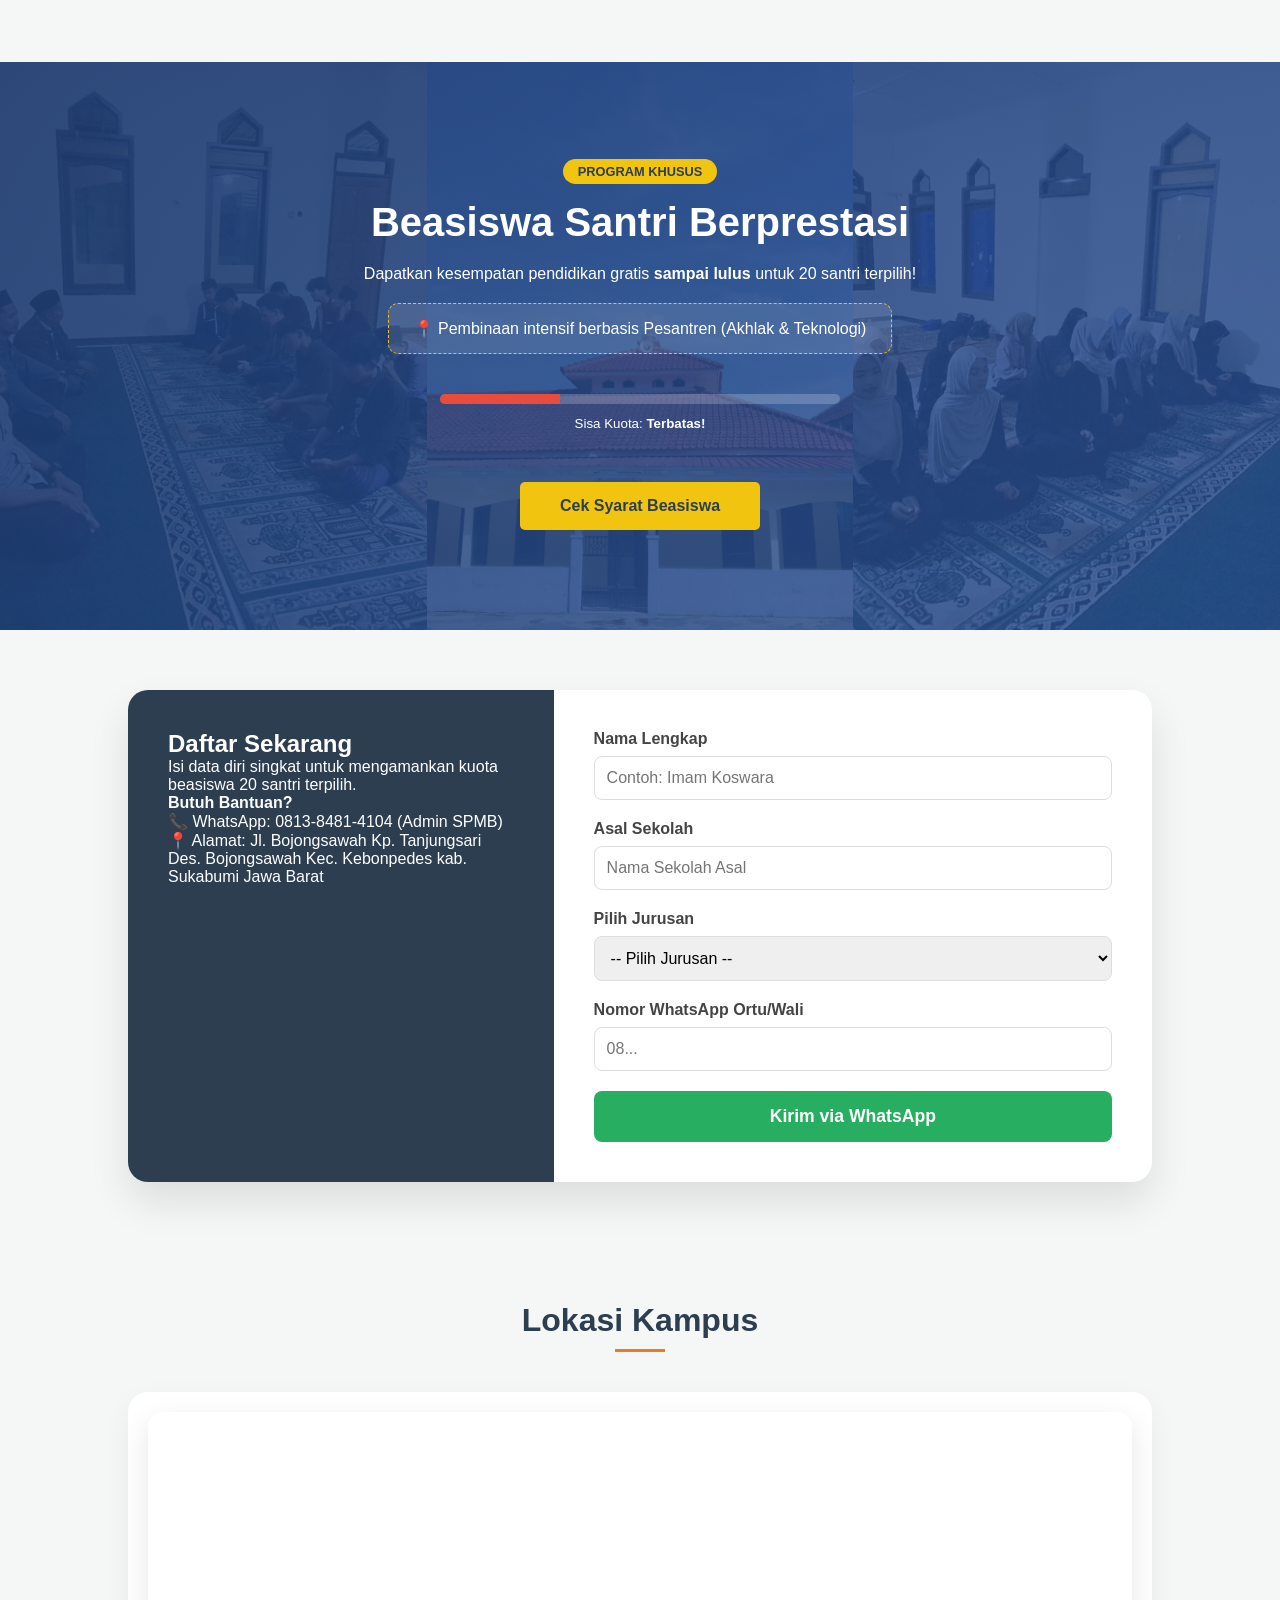
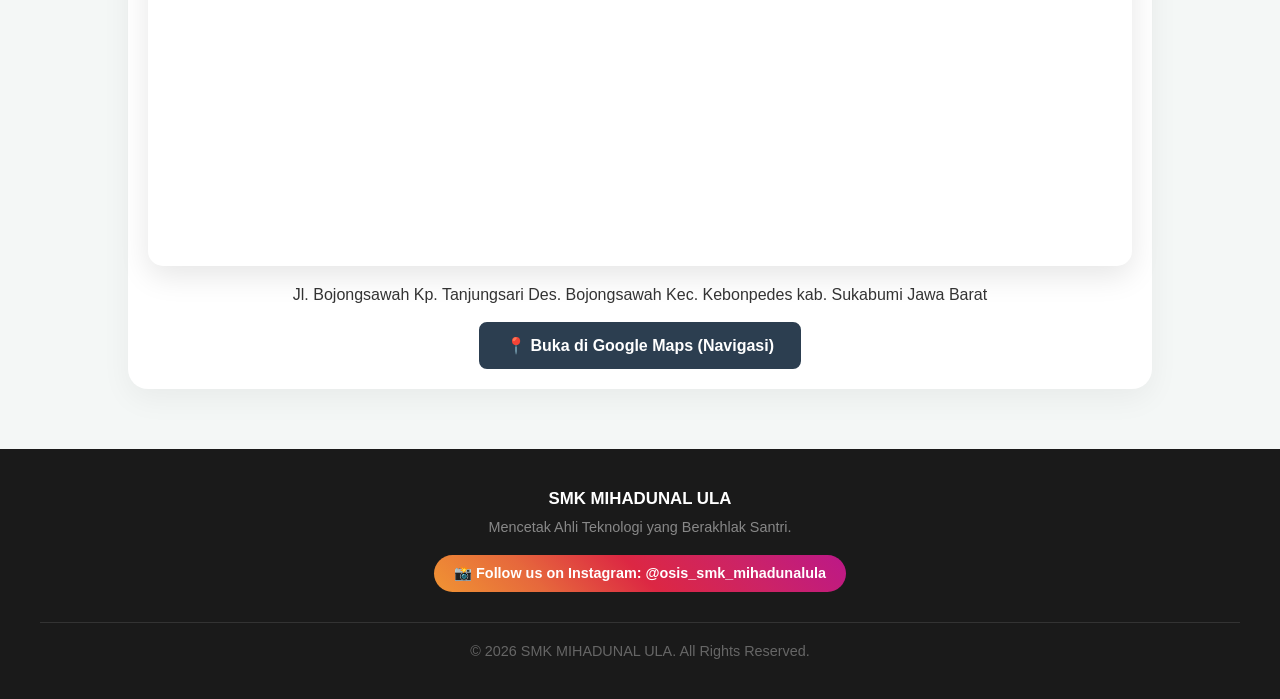
==== commit da502d50: "Update index.html" ====
--- a/index.html
+++ b/index.html
@@ -34,7 +34,7 @@
     </div>
 </header>
 
-    <section id="prodi" class="container">
+    <section id="jurusan" class="container">
         <h2 class="section-title">Program Keahlian Unggulan</h2>
         <div class="grid-jurusan">
             <div class="card">
--- a/style.css
+++ b/style.css
@@ -1,10 +1,6 @@
-/* =========================================
-   DASAR & RESET
-   ========================================= */
 html {
     scroll-behavior: smooth;
 }
-
 * {
     margin: 0;
     padding: 0;
@@ -15,17 +11,13 @@
 body {
     background-color: #f4f7f6;
     color: #333;
-    line-height: 1.6;
-}
-
-/* =========================================
-   NAVIGASI (HEADER ATAS)
-   ========================================= */
+}
+
 nav {
     display: flex;
     justify-content: space-between;
     align-items: center;
-    padding: 15px 5%;
+    padding: 20px 5%;
     background: #fff;
     box-shadow: 0 2px 10px rgba(0,0,0,0.1);
     position: sticky;
@@ -37,45 +29,494 @@
     font-weight: bold;
     font-size: 1.5rem;
     color: #2c3e50;
-    text-decoration: none;
 }
 
 nav ul {
     display: flex;
     list-style: none;
-    align-items: center;
 }
 
 nav ul li {
-    margin-left: 25px;
+    margin-left: 20px;
 }
 
 nav ul li a {
     text-decoration: none;
     color: #555;
-    font-weight: 500;
     transition: 0.3s;
 }
 
-nav ul li a:hover {
-    color: #e67e22;
-}
-
 .btn-daftar {
-    background: #e67e22 !important;
+    background: #e67e22;
     color: white !important;
+    padding: 8px 20px;
+    border-radius: 5px;
+}
+
+/* =========================================
+   Hero Section: Satu Foto Utama
+   ========================================= */
+header {
+    height: 85vh;
+    width: 100%;
+    /* Pastikan file ini ada di folder img kamu. Ganti 'sekolah.jpeg' sesuai nama filemu */
+    background: linear-gradient(rgba(0,0,0,0.6), rgba(0,0,0,0.6)), url('img/sekolah.jpeg');
+    background-size: cover;
+    background-position: center;
+    background-repeat: no-repeat;
+    
+    /* Mengatur konten ke tengah secara vertikal & horizontal */
+    display: flex;
+    flex-direction: column;
+    align-items: center;
+    justify-content: center;
+    text-align: center;
+    color: white;
+    position: relative;
+    padding: 0 5%;
+}
+
+.hero-content {
+    z-index: 10;
+    width: 100%;
+    max-width: 800px;
+}
+
+.hero-content h1 {
+    font-size: 3.5rem;
+    margin-bottom: 15px;
+    text-shadow: 2px 4px 10px rgba(0,0,0,0.5);
+    font-weight: bold;
+}
+
+.jargon {
+    display: block;
+    font-size: 1.5rem;
+    margin-bottom: 30px;
+    font-style: italic;
+    color: #f1c40f; /* Kuning emas agar kontras dengan foto */
+    text-shadow: 1px 1px 5px rgba(0,0,0,0.5);
+}
+
+.cta-button {
+    display: inline-block;
+    padding: 15px 35px;
+    background-color: #27ae60 !important; /* Warna hijau tetap */
+    color: white !important;
+    text-decoration: none !important;
+    border-radius: 50px;
+    font-weight: bold;
+    font-size: 1.1rem;
+    transition: 0.3s ease;
+    box-shadow: 0 4px 15px rgba(0,0,0,0.3);
+}
+
+.cta-button:hover {
+    background-color: #219150 !important;
+    transform: translateY(-3px);
+    box-shadow: 0 6px 20px rgba(0,0,0,0.4);
+}
+
+/* Penyesuaian Responsif untuk HP */
+@media (max-width: 768px) {
+    header {
+        height: 70vh; /* Sedikit lebih pendek di HP */
+    }
+    .hero-content h1 {
+        font-size: 2.2rem;
+    }
+    .jargon {
+        font-size: 1.1rem;
+    }
+}
+.container {
+    padding: 60px 10%;
+}
+
+.section-title {
+    text-align: center;
+    margin-bottom: 40px;
+    font-size: 2rem;
+    color: #2c3e50;
+    position: relative;
+}
+
+.section-title::after {
+    content: '';
+    display: block;
+    width: 50px;
+    height: 3px;
+    background: #e67e22;
+    margin: 10px auto;
+}
+
+/* Grid Jurusan */
+.grid-jurusan {
+    display: grid;
+    grid-template-columns: repeat(auto-fit, minmax(250px, 1fr));
+    gap: 20px;
+}
+
+.card {
+    background: white;
+    padding: 30px;
+    border-radius: 15px;
+    text-align: center;
+    transition: transform 0.3s ease, box-shadow 0.3s ease;
+    box-shadow: 0 4px 6px rgba(0,0,0,0.05);
+}
+
+.card:hover {
+    transform: translateY(-10px);
+    box-shadow: 0 10px 20px rgba(0,0,0,0.1);
+}
+
+.card-icon {
+    font-size: 3rem;
+    margin-bottom: 15px;
+}
+/* Timeline Alur */
+.timeline {
+    display: flex;
+    justify-content: space-between;
+    gap: 20px;
+    margin-top: 40px;
+    flex-wrap: wrap;
+}
+
+.timeline-item {
+    flex: 1;
+    min-width: 200px;
+    text-align: center;
+    position: relative;
+    padding: 20px;
+}
+
+.timeline-item .number {
+    width: 60px;
+    height: 60px;
+    background: #e67e22;
+    color: white;
+    border-radius: 50%;
+    display: flex;
+    align-items: center;
+    justify-content: center;
+    font-size: 1.5rem;
+    font-weight: bold;
+    margin: 0 auto 15px;
+    box-shadow: 0 4px 10px rgba(230, 126, 34, 0.4);
+}
+
+* Update agar teks terlihat jelas di background terang */
+.timeline-item h3 {
+    margin-bottom: 10px;
+    color: #2c3e50; /* Warna biru tua gelap agar kontras */
+    font-weight: bold;
+}
+
+.timeline-item p {
+    font-size: 0.9rem;
+    color: #555; /* Abu-abu gelap */
+    line-height: 1.5;
+}
+@media (min-width: 768px) {
+    .timeline-item:not(:last-child)::after {
+        content: '';
+        position: absolute;
+        top: 50px;
+        right: -10px;
+        width: 30%;
+        height: 2px;
+        background: rgba(255,255,255,0.2);
+        z-index: 1;
+    }
+}
+
+/* Alur Pendaftaran */
+.alur-pendaftaran {
+    background: #2c3e50;
+    color: white;
+    padding: 60px 10%;
+}
+
+.alur-pendaftaran .section-title {
+    color: white;
+}
+
+.steps {
+    display: flex;
+    justify-content: space-around;
+    flex-wrap: wrap;
+    gap: 20px;
+}
+
+.step {
+    flex: 1;
+    min-width: 200px;
+    text-align: center;
+}
+
+.step-number {
+    width: 50px;
+    height: 50px;
+    background: #e67e22;
+    color: white;
+    border-radius: 50%;
+    display: flex;
+    align-items: center;
+    justify-content: center;
+    font-weight: bold;
+    font-size: 1.2rem;
+    margin: 0 auto 15px;
+}
+/* Section Beasiswa */
+/* Section Beasiswa dengan Background Foto */
+.beasiswa-box {
+    position: relative;
+    padding: 100px 10%;
+    color: white;
+    text-align: center;
+    overflow: hidden; /* Supaya foto tidak keluar jalur */
+}
+
+/* Container untuk 3 foto latar belakang */
+.beasiswa-bg-container {
+    position: absolute;
+    top: 0;
+    left: 0;
+    width: 100%;
+    height: 100%;
+    display: flex;
+    z-index: 1; /* Di bawah teks */
+}
+
+.bg-panel {
+    flex: 1;
+    height: 100%;
+    background-size: cover;
+    background-position: center;
+    /* Foto diam, tidak pakai fixed agar tidak bergerak saat scroll */
+}
+
+/* Overlay Gradien Biru Premium yang menutupi ke-3 foto */
+.beasiswa-box::after {
+    content: '';
+    position: absolute;
+    top: 0;
+    left: 0;
+    width: 100%;
+    height: 100%;
+    background: linear-gradient(135deg, rgba(30, 60, 114, 0.9) 0%, rgba(42, 82, 152, 0.8) 100%);
+    z-index: 2; /* Di atas foto, di bawah teks */
+}
+
+.beasiswa-content {
+    position: relative;
+    z-index: 3; /* Pastikan teks paling atas */
+}
+
+.badge {
+    background: #f1c40f; /* Warna kuning emas */
+    color: #2c3e50;
+    padding: 5px 15px;
+    border-radius: 20px;
+    font-weight: bold;
+    font-size: 0.8rem;
+    text-transform: uppercase;
+}
+
+.beasiswa-content h2 {
+    font-size: 2.5rem;
+    margin: 20px 0;
+}
+
+.info-pesantren {
+    background: rgba(255, 255, 255, 0.1);
+    display: inline-block;
+    padding: 15px 25px;
+    border-radius: 10px;
+    margin: 20px 0;
+    border: 1px dashed #f1c40f;
+}
+
+.kuota-container {
+    max-width: 400px;
+    margin: 20px auto;
+}
+
+.kuota-bar {
+    width: 100%;
+    height: 10px;
+    background: rgba(255, 255, 255, 0.2);
+    border-radius: 10px;
+    overflow: hidden;
+    margin-bottom: 10px;
+}
+
+.kuota-fill {
+    height: 100%;
+    background: #e74c3c; /* Warna merah untuk tanda bahaya/sedikit */
+    animation: loading 2s ease-out;
+}
+
+.btn-beasiswa {
+    display: inline-block;
+    margin-top: 30px;
+    padding: 15px 40px;
+    background: #f1c40f;
+    color: #2c3e50;
+    text-decoration: none;
+    border-radius: 5px;
+    font-weight: bold;
+    transition: 0.3s;
+}
+
+.btn-beasiswa:hover {
+    background: #d4ac0d;
+    transform: scale(1.05);
+}
+
+@keyframes loading {
+    from { width: 0; }
+    to { width: 30%; }
+}
+/* Form Section */
+.form-wrapper {
+    display: flex;
+    flex-wrap: wrap;
+    background: white;
+    border-radius: 20px;
+    overflow: hidden;
+    box-shadow: 0 20px 40px rgba(0,0,0,0.1);
+}
+
+.form-info {
+    flex: 1;
+    background: #2c3e50;
+    color: white;
+    padding: 40px;
+    min-width: 300px;
+}
+
+.main-form {
+    flex: 1.5;
+    padding: 40px;
+    min-width: 300px;
+}
+
+.input-group {
+    margin-bottom: 20px;
+}
+
+.input-group label {
+    display: block;
+    margin-bottom: 8px;
+    font-weight: 600;
+    color: #444;
+}
+
+.input-group input, .input-group select {
+    width: 100%;
+    padding: 12px;
+    border: 1px solid #ddd;
+    border-radius: 8px;
+    font-size: 1rem;
+}
+
+.btn-submit {
+    width: 100%;
+    padding: 15px;
+    background: #27ae60;
+    color: white;
+    border: none;
+    border-radius: 8px;
+    font-size: 1.1rem;
+    font-weight: bold;
+    cursor: pointer;
+    transition: 0.3s;
+}
+
+.btn-submit:hover {
+    background: #219150;
+}
+
+/* Footer */
+footer {
+    text-align: center;
+    padding: 40px;
+    background: #1a1a1a;
+    color: #888;
+    font-size: 0.9rem;
+}
+/* Lokasi */
+.map-container {
+    box-shadow: 0 10px 30px rgba(0,0,0,0.1);
+    border-radius: 15px;
+    overflow: hidden;
+}
+
+.btn-map {
+    display: inline-block;
+    padding: 12px 25px;
+    background-color: #2c3e50;
+    color: white;
+    text-decoration: none;
+    border-radius: 8px;
+    font-weight: bold;
+    transition: 0.3s;
+    border: 2px solid #2c3e50;
+}
+
+.btn-map:hover {
+    background-color: white;
+    color: #2c3e50;
+}
+
+.map-wrapper {
+    background: white;
+    padding: 20px;
+    border-radius: 20px;
+    box-shadow: 0 10px 30px rgba(0,0,0,0.05);
+}
+
+/* Floating WA */
+.float-wa {
+    position: fixed;
+    bottom: 20px;
+    right: 20px;
+    background-color: #25d366;
+    color: white;
     padding: 10px 20px;
-    border-radius: 5px;
-    font-weight: bold;
-}
-
-/* Menu Hamburger (Khusus HP) */
+    border-radius: 50px;
+    display: flex;
+    align-items: center;
+    text-decoration: none;
+    box-shadow: 0 5px 15px rgba(0,0,0,0.2);
+    z-index: 9999;
+    transition: 0.3s;
+}
+
+.float-wa img {
+    width: 30px;
+    margin-left: 10px;
+}
+
+.float-wa:hover {
+    transform: scale(1.1);
+    background-color: #128c7e;
+}
+
+.wa-text {
+    font-weight: bold;
+    font-size: 0.9rem;
+}
+
+/* Styling Menu Hamburger */
 .menu-toggle {
-    display: none;
+    display: none; /* Sembunyi di desktop */
     cursor: pointer;
     flex-direction: column;
     gap: 5px;
-    z-index: 1100;
 }
 
 .bar {
@@ -85,205 +526,69 @@
     transition: 0.3s;
 }
 
-/* =========================================
-   HERO SECTION (FOTO UTAMA)
-   ========================================= */
-header {
-    height: 85vh;
-    /* Pastikan file ini ada di folder img kamu */
-    background: linear-gradient(rgba(0,0,0,0.65), rgba(0,0,0,0.65)), url('img/sekolah.jpeg');
-    background-size: cover;
-    background-position: center;
-    background-repeat: no-repeat;
-    display: flex;
-    align-items: center;
-    justify-content: center;
-    text-align: center;
-    color: white;
-    padding: 0 20px;
-}
-
-.hero-content {
-    max-width: 900px;
-}
-
-.hero-content h1 {
-    font-size: 3.5rem;
-    margin-bottom: 10px;
-    text-shadow: 2px 4px 10px rgba(0,0,0,0.4);
-    line-height: 1.2;
-}
-
-.jargon {
-    display: block;
-    font-size: 1.4rem;
-    margin: 15px 0 30px 0;
-    font-style: italic;
-    color: #f1c40f; /* Kuning emas agar kontras */
-    font-weight: 300;
-}
-
-.cta-button {
-    display: inline-block;
-    padding: 15px 40px;
-    background-color: #27ae60 !important; /* Hijau */
-    color: white !important;
-    text-decoration: none !important;
-    border-radius: 50px;
-    font-weight: bold;
-    font-size: 1.1rem;
-    box-shadow: 0 4px 15px rgba(39, 174, 96, 0.4);
-    transition: 0.3s ease;
-}
-
-.cta-button:hover {
-    background-color: #219150 !important;
-    transform: translateY(-3px);
-    box-shadow: 0 6px 20px rgba(39, 174, 96, 0.6);
-}
-
-/* =========================================
-   SECTION BEASISWA (3 KOLOM STATIS)
-   ========================================= */
-.beasiswa-box {
-    position: relative;
-    padding: 100px 10%;
-    color: white;
-    text-align: center;
-    overflow: hidden;
-    min-height: 500px;
-}
-
-.beasiswa-bg-container {
-    position: absolute;
-    top: 0;
-    left: 0;
-    width: 100%;
-    height: 100%;
-    display: flex;
-    z-index: 1;
-}
-
-.bg-panel {
-    height: 100%;
-    background-size: cover;
-    background-position: center;
-}
-
-.panel-samping { flex: 1; }
-.panel-tengah { flex: 2; border-left: 1px solid rgba(255,255,255,0.1); border-right: 1px solid rgba(255,255,255,0.1); }
-
-.beasiswa-box::after {
-    content: '';
-    position: absolute;
-    top: 0; left: 0; width: 100%; height: 100%;
-    background: linear-gradient(135deg, rgba(30, 60, 114, 0.85) 0%, rgba(42, 82, 152, 0.85) 100%);
-    z-index: 2;
-}
-
-.beasiswa-content { position: relative; z-index: 3; }
-
-/* =========================================
-   FORM & CONTAINER UMUM
-   ========================================= */
-.container { padding: 80px 10%; }
-
-.section-title {
-    text-align: center;
-    margin-bottom: 50px;
-    font-size: 2.2rem;
-    color: #2c3e50;
-}
-
-.section-title::after {
-    content: '';
-    display: block;
-    width: 60px;
-    height: 4px;
-    background: #e67e22;
-    margin: 15px auto;
-}
-
-/* Form Styling */
-.form-wrapper {
-    display: flex;
-    flex-wrap: wrap;
-    background: white;
-    border-radius: 20px;
-    overflow: hidden;
-    box-shadow: 0 20px 40px rgba(0,0,0,0.1);
-}
-
-.form-info { flex: 1; background: #2c3e50; color: white; padding: 40px; }
-.main-form { flex: 1.5; padding: 40px; }
-
-.input-group { margin-bottom: 20px; }
-.input-group label { display: block; margin-bottom: 8px; font-weight: 600; }
-.input-group input, .input-group select {
-    width: 100%; padding: 12px; border: 1px solid #ddd; border-radius: 8px;
-}
-
-.btn-submit {
-    width: 100%; padding: 15px; background: #27ae60; color: white;
-    border: none; border-radius: 8px; font-weight: bold; cursor: pointer;
-}
-
-/* =========================================
-   FOOTER & FLOATING WA
-   ========================================= */
-footer {
-    text-align: center;
-    padding: 50px;
-    background: #1a1a1a;
-    color: #888;
-}
-
-.float-wa {
-    position: fixed;
-    bottom: 25px;
-    right: 25px;
-    background-color: #25d366;
-    color: white;
-    padding: 12px 25px;
-    border-radius: 50px;
-    display: flex;
-    align-items: center;
-    text-decoration: none;
-    box-shadow: 0 5px 20px rgba(0,0,0,0.3);
-    z-index: 9999;
-    transition: 0.3s;
-}
-
-/* =========================================
-   RESPONSIVE (HP MODE)
-   ========================================= */
+/* Responsive Mode (HP) */
 @media (max-width: 768px) {
-    .menu-toggle { display: flex !important; }
+    .menu-toggle {
+        display: flex; /* Muncul di HP */
+    }
 
     nav ul {
-        display: none;
+        display: none; /* Sembunyi secara default */
         flex-direction: column;
         position: absolute;
-        top: 100%;
+        top: 70px;
         left: 0;
         width: 100%;
         background-color: white;
-        padding: 30px;
-        box-shadow: 0 10px 20px rgba(0,0,0,0.1);
-    }
-
-    nav ul.active { display: flex !important; }
-    nav ul li { margin: 15px 0; width: 100%; text-align: center; }
-    nav ul li { margin-left: 0; }
-
-    .hero-content h1 { font-size: 2.2rem; }
-    .jargon { font-size: 1.1rem; }
-    
-    .beasiswa-bg-container { flex-direction: column; }
-    .form-wrapper { flex-direction: column; }
-    
-    /* Animasi Tombol X */
+        padding: 20px;
+        box-shadow: 0 10px 10px rgba(0,0,0,0.1);
+    }
+
+    /* Class Aktif (Saat diklik) */
+    nav ul.active {
+        display: flex;
+    }
+
+    nav ul li {
+        margin: 15px 0;
+        text-align: center;
+    }
+
+    /* Efek Animasi Tombol X saat diklik */
     .menu-toggle.is-active .bar:nth-child(2) { opacity: 0; }
     .menu-toggle.is-active .bar:nth-child(1) { transform: translateY(8px) rotate(45deg); }
     .menu-toggle.is-active .bar:nth-child(3) { transform: translateY(-8px) rotate(-45deg); }
 }
+    
+
+.social-media {
+    margin: 20px 0;
+}
+
+.ig-link {
+    display: inline-block;
+    padding: 10px 20px;
+    background: linear-gradient(45deg, #f09433 0%, #e6683c 25%, #dc2743 50%, #cc2366 75%, #bc1888 100%);
+    color: white !important;
+    text-decoration: none;
+    border-radius: 30px;
+    font-weight: bold;
+    transition: transform 0.3s ease;
+}
+
+.ig-link:hover {
+    transform: translateY(-5px);
+    box-shadow: 0 5px 15px rgba(220, 39, 67, 0.4);
+}
+
+.footer-content h3 {
+    color: #fff;
+    margin-bottom: 10px;
+}
+
+.copyright {
+    margin-top: 30px;
+    border-top: 1px solid #333;
+    padding-top: 20px;
+    color: #666;
+}
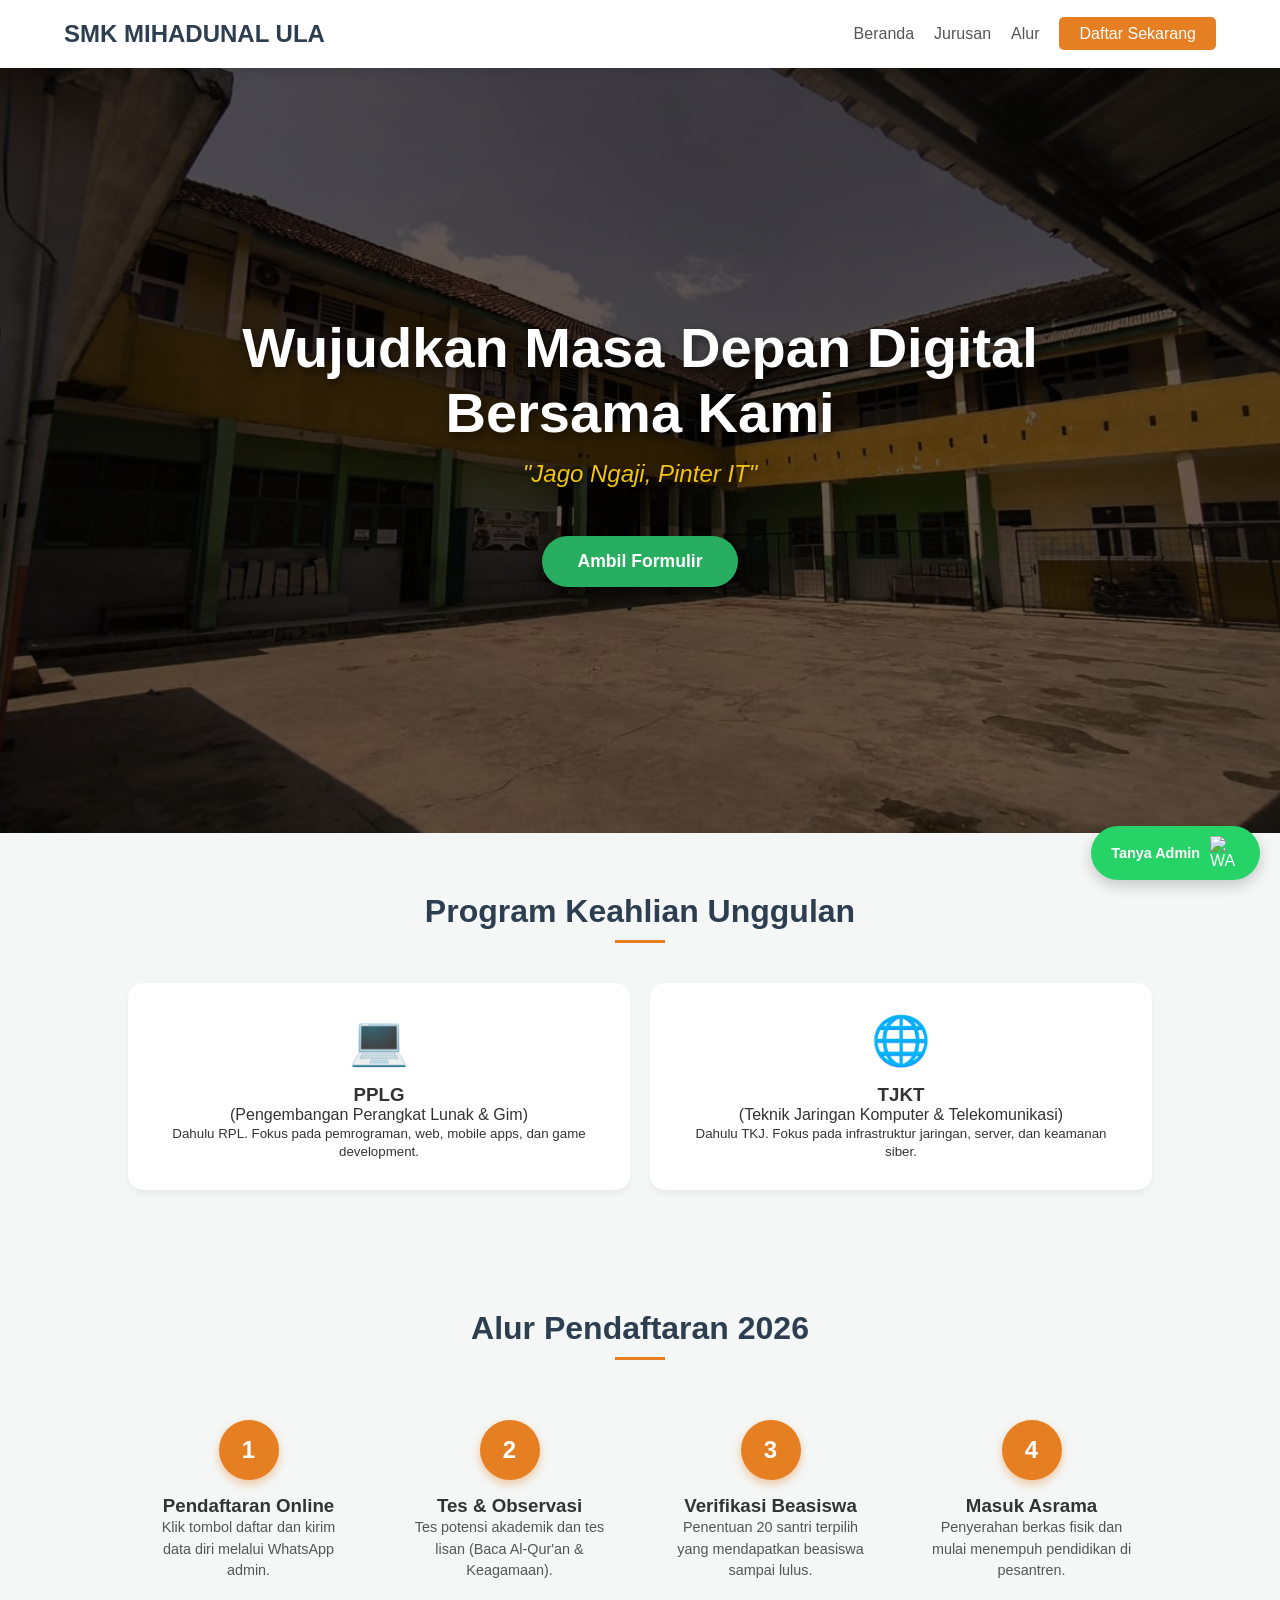
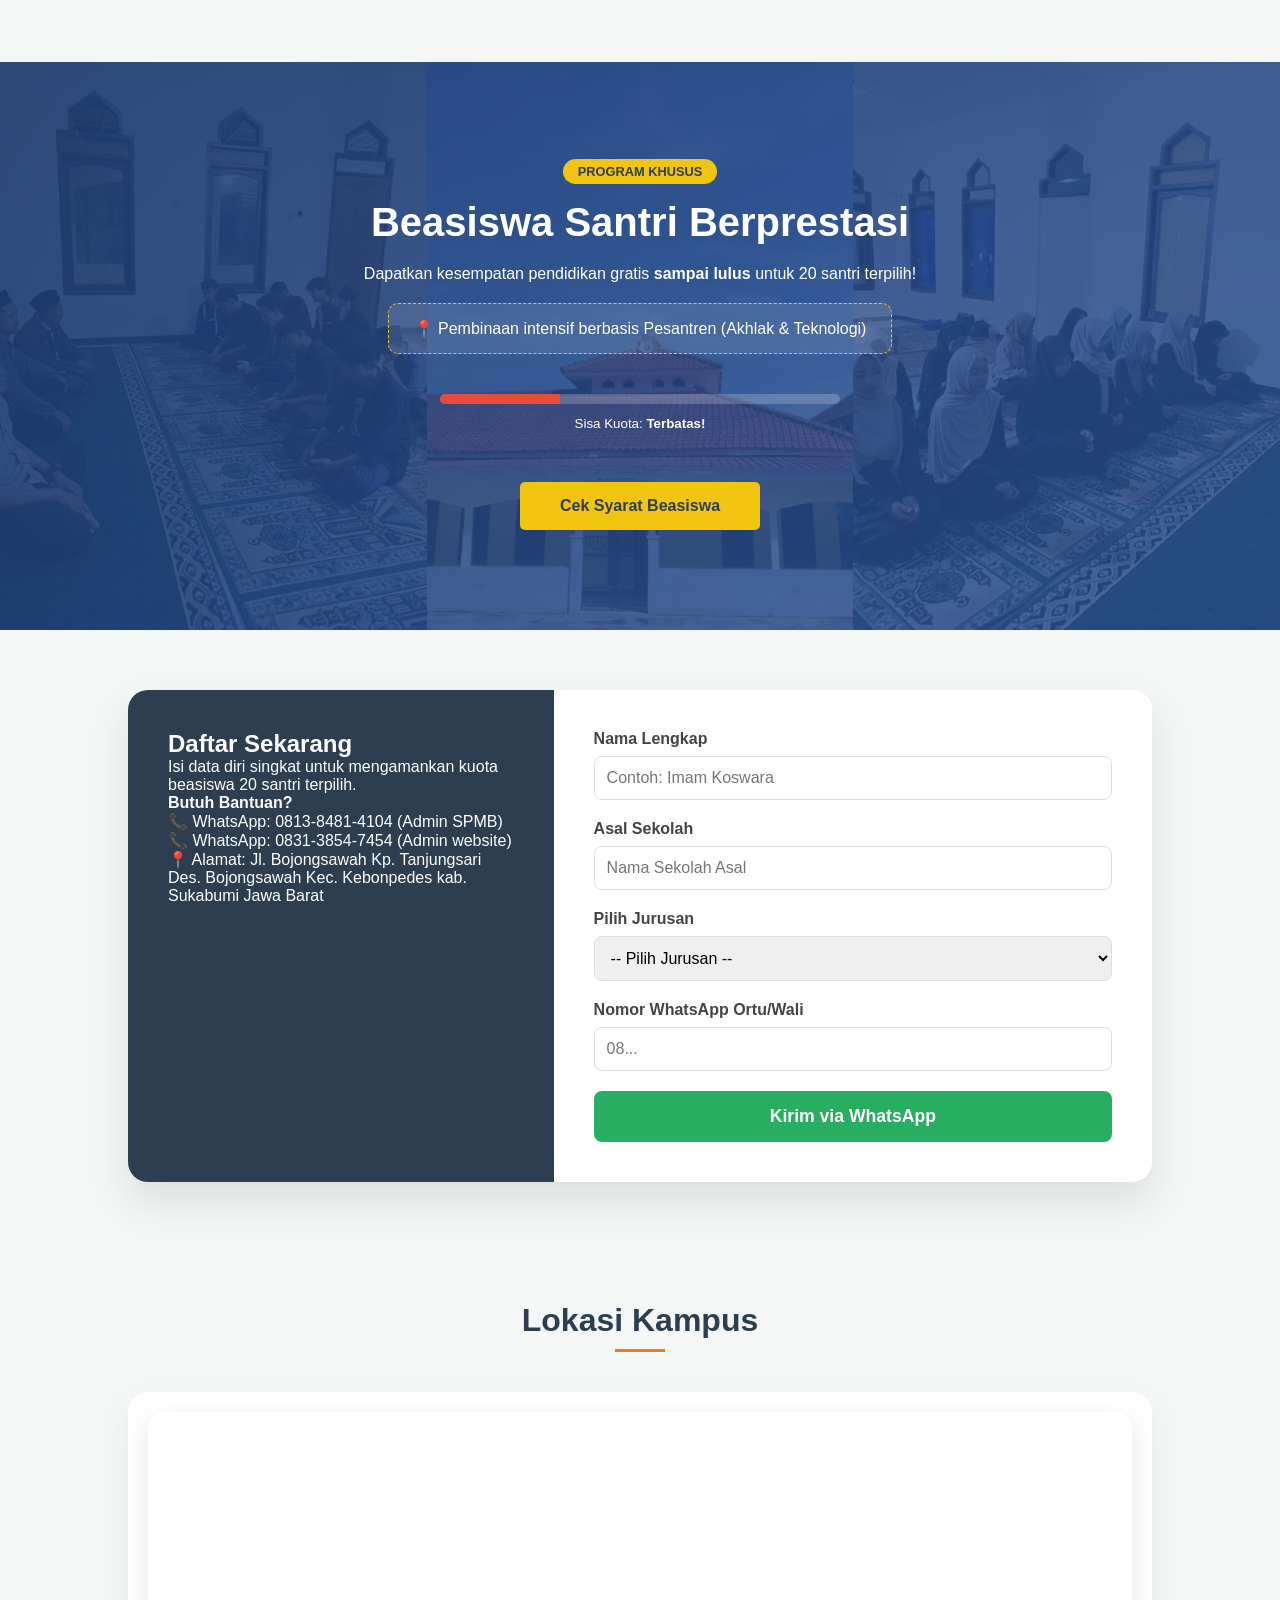
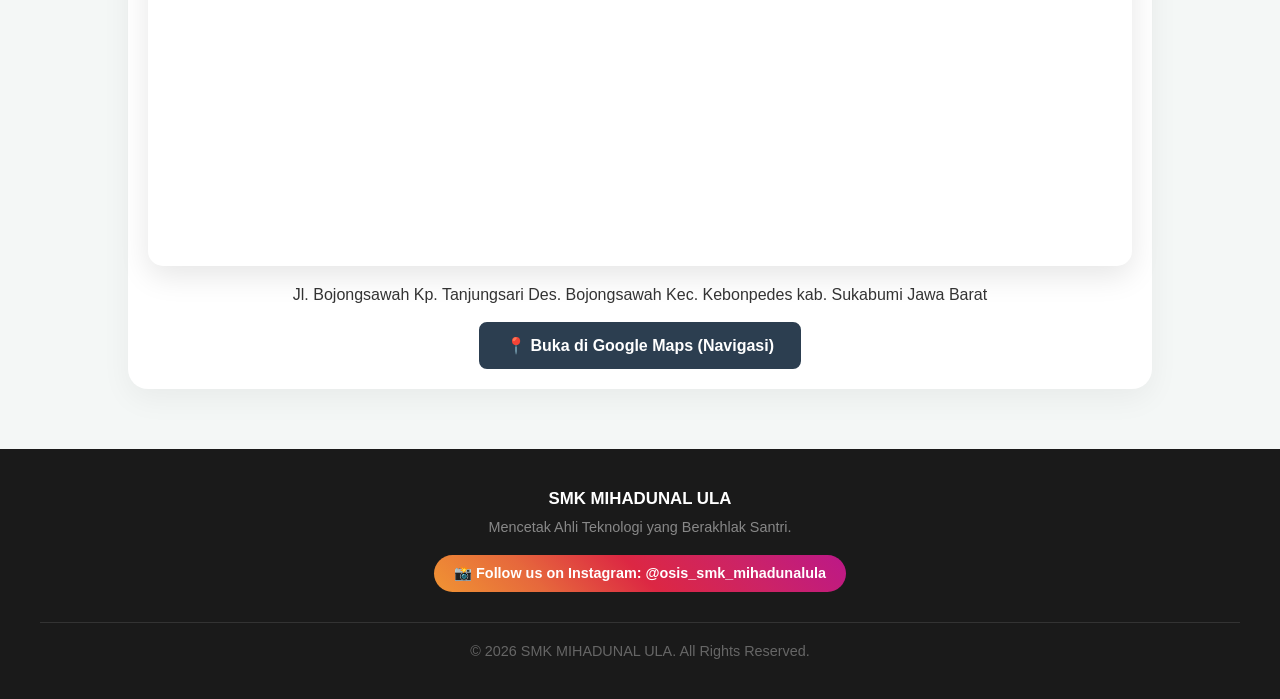
==== commit 7aeebcaa: "Update index.html" ====
--- a/index.html
+++ b/index.html
@@ -108,6 +108,7 @@
                 <div class="kontak-person">
                     <p><strong>Butuh Bantuan?</strong></p>
                     <p>📞 WhatsApp: 0813-8481-4104 (Admin SPMB)</p>
+                    <p>📞 WhatsApp: 0831-3854-7454 (Admin website)</p>
                     <p>📍 Alamat: Jl. Bojongsawah Kp. Tanjungsari Des. Bojongsawah Kec. Kebonpedes kab. Sukabumi Jawa Barat</p>
                 </div>
             </div>
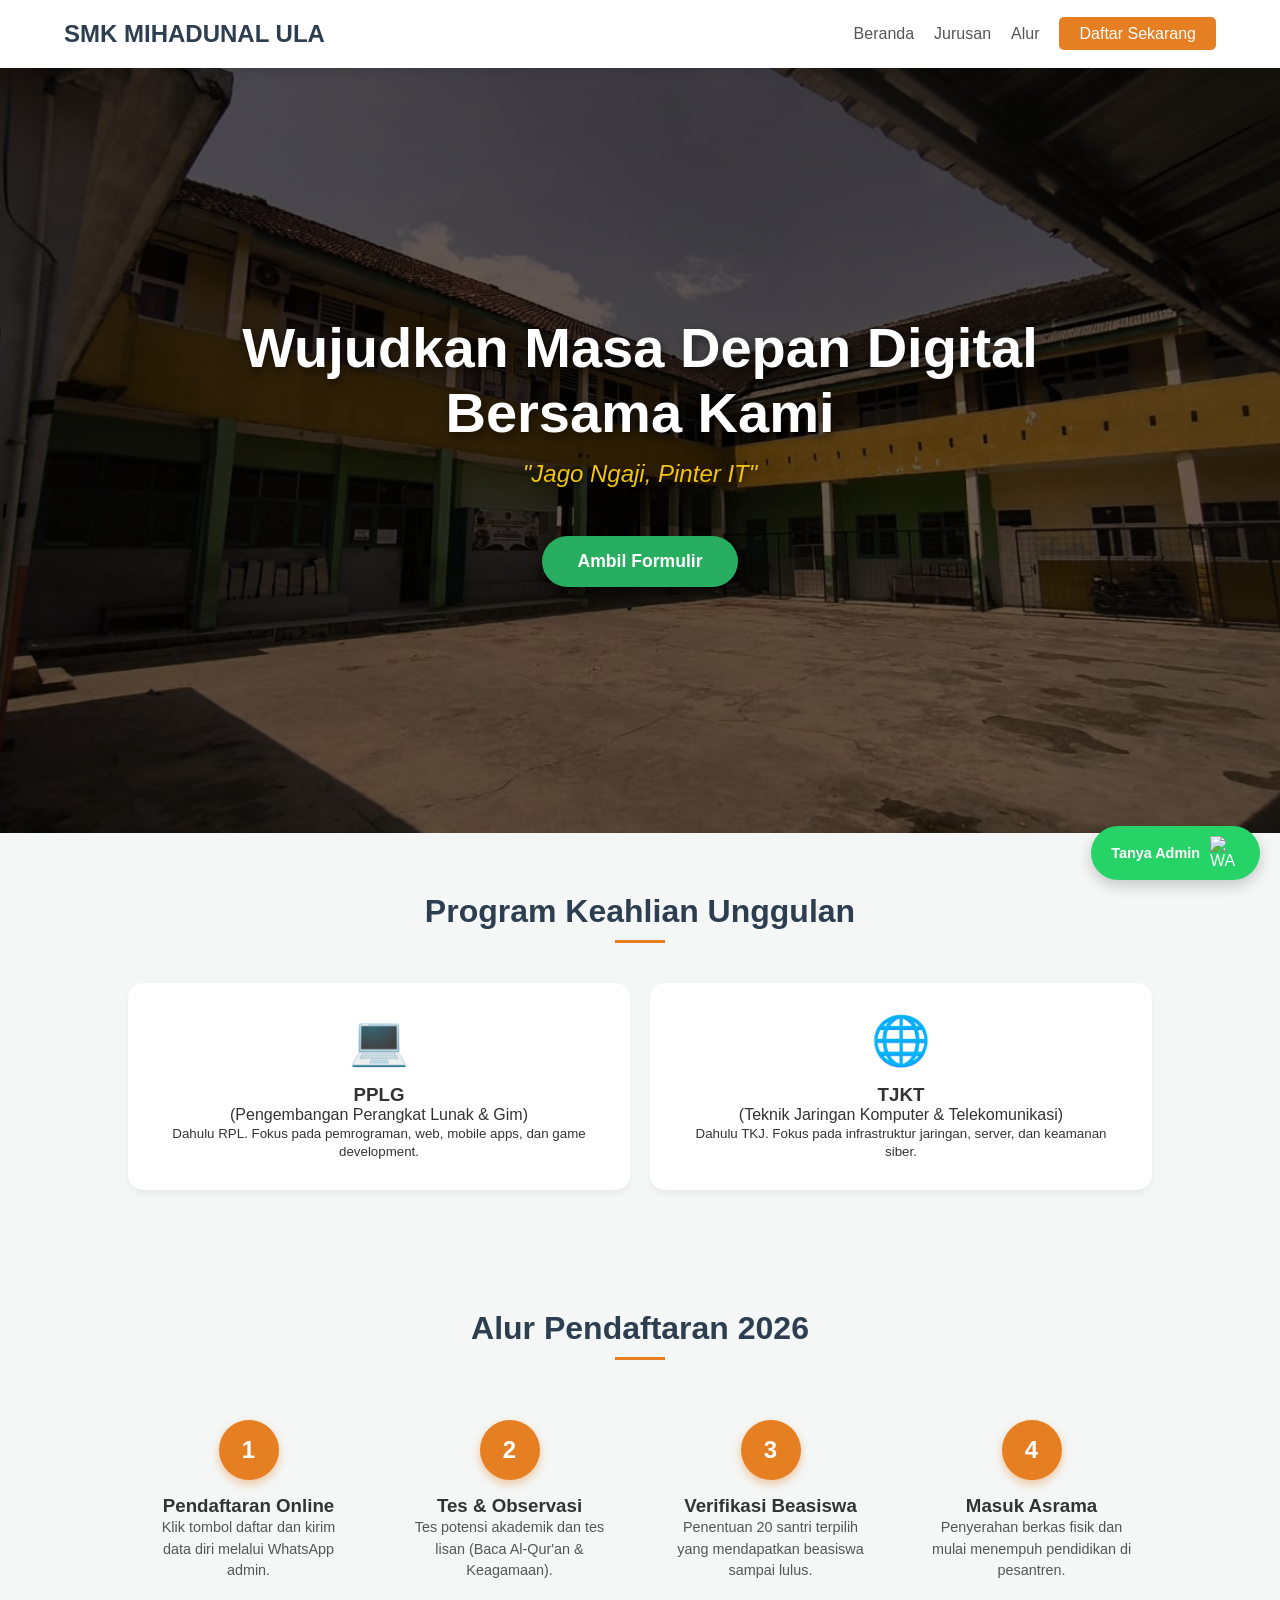
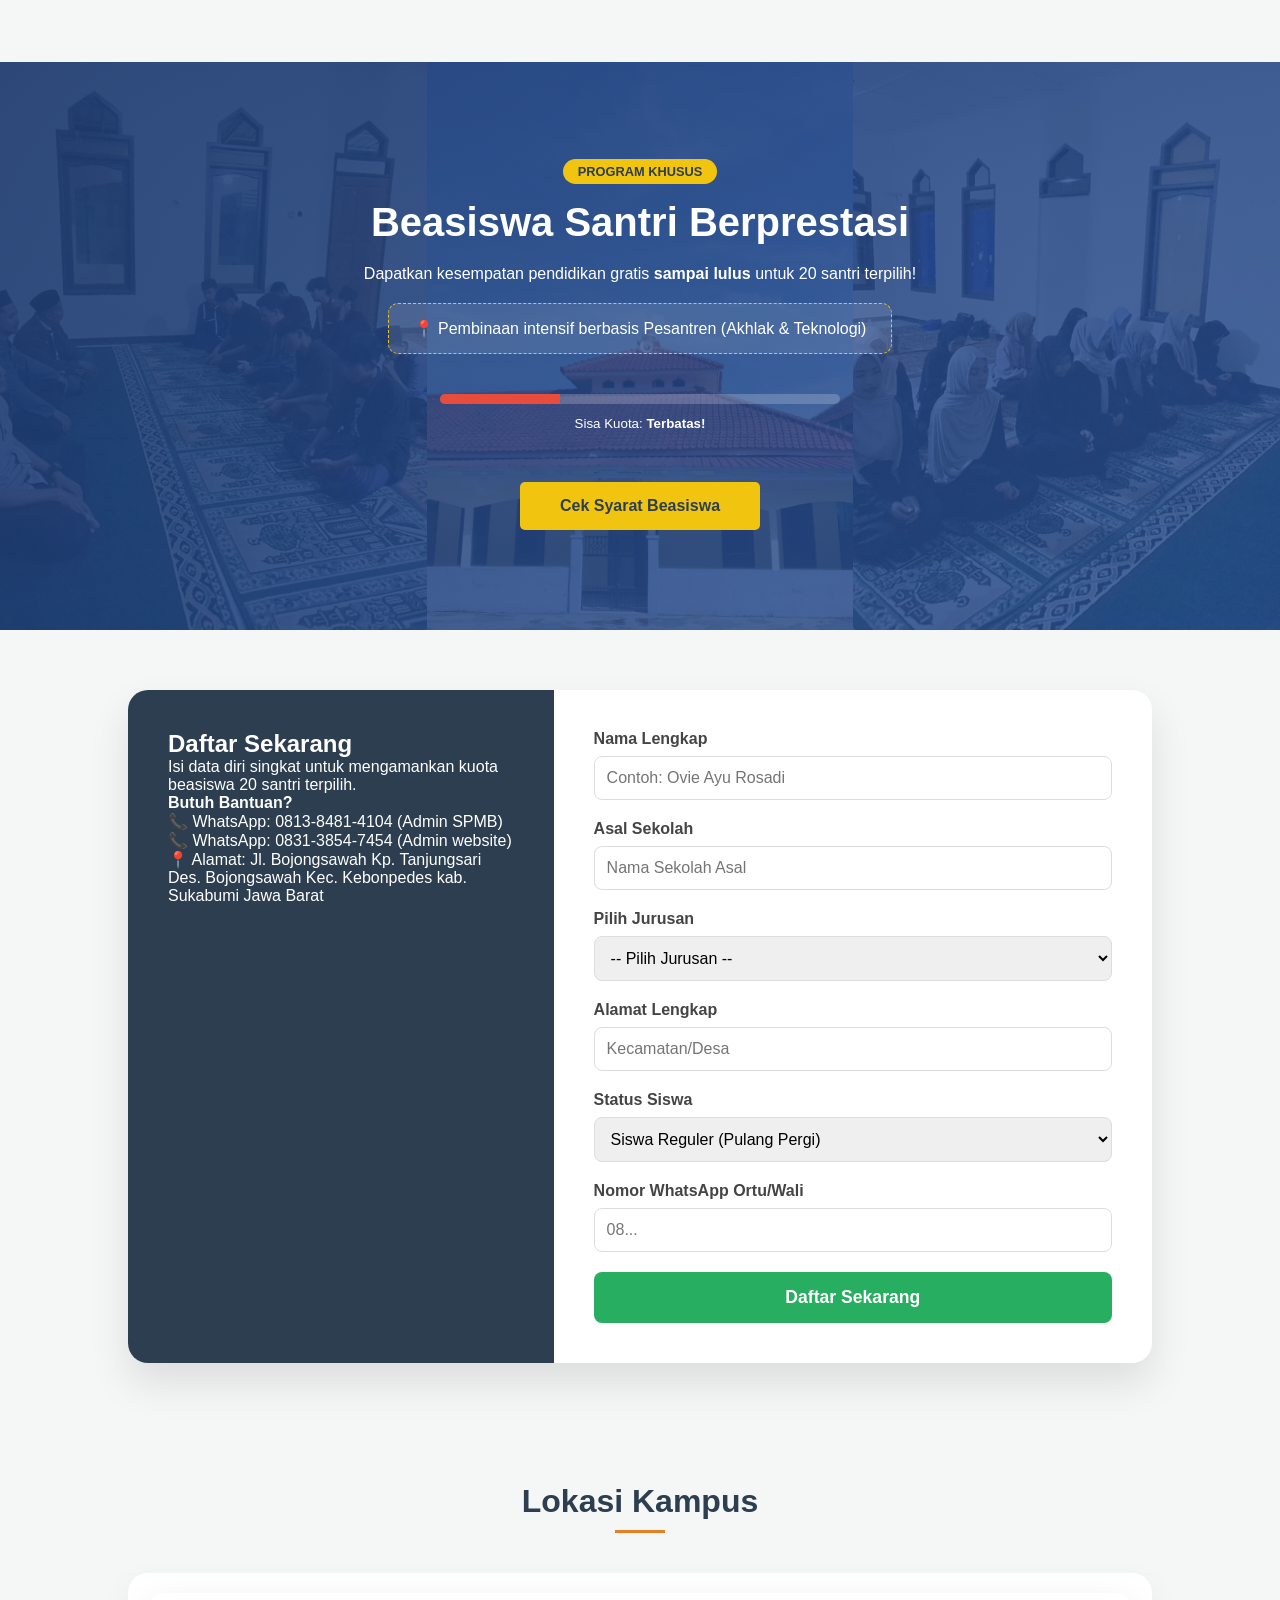
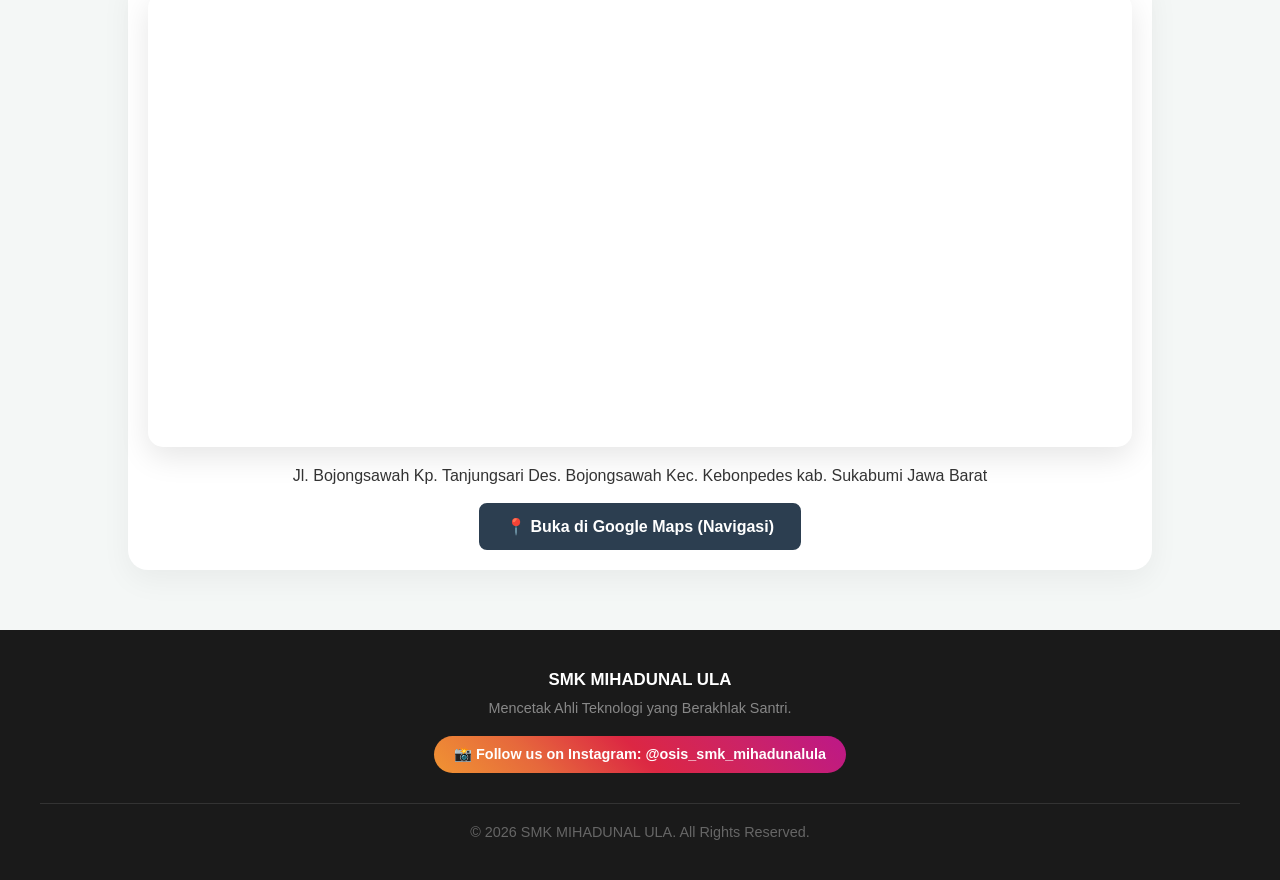
==== commit d6ac9f90: "Update index.html" ====
--- a/index.html
+++ b/index.html
@@ -112,29 +112,40 @@
                     <p>📍 Alamat: Jl. Bojongsawah Kp. Tanjungsari Des. Bojongsawah Kec. Kebonpedes kab. Sukabumi Jawa Barat</p>
                 </div>
             </div>
-
-           <form id="spmbForm" class="main-form">
+<form id="spmbForm" class="main-form">
     <div class="input-group">
         <label>Nama Lengkap</label>
-        <input type="text" id="nama" placeholder="Contoh: Imam Koswara" required>
+        <input type="text" id="nama" name="nama" placeholder="Contoh: Ovie Ayu Rosadi" required>
     </div>
     <div class="input-group">
         <label>Asal Sekolah</label>
-        <input type="text" id="sekolah_asal" placeholder="Nama Sekolah Asal" required>
+        <input type="text" id="sekolah_asal" name="sekolah_asal" placeholder="Nama Sekolah Asal" required>
     </div>
     <div class="input-group">
         <label>Pilih Jurusan</label>
-        <select id="jurusan" required>
+        <select id="jurusan" name="jurusan" required>
             <option value="">-- Pilih Jurusan --</option>
             <option value="PPLG (RPL)">PPLG (RPL)</option>
             <option value="TJKT (TKJ)">TJKT (TKJ)</option>
         </select>
     </div>
     <div class="input-group">
+        <label>Alamat Lengkap</label>
+        <input type="text" id="alamat" name="alamat" placeholder="Kecamatan/Desa" required>
+    </div>
+    <div class="input-group">
+        <label>Status Siswa</label>
+        <select id="status_siswa" name="status_siswa" required>
+            <option value="Siswa Reguler">Siswa Reguler (Pulang Pergi)</option>
+            <option value="Santri">Santri (Asrama/Mukin)</option>
+        </select>
+    </div>
+    <div class="input-group">
         <label>Nomor WhatsApp Ortu/Wali</label>
-        <input type="tel" id="wa_ortu" placeholder="08..." required>
-    </div>
-    <button type="button" onclick="kirimKeWA()" class="btn-submit">Kirim via WhatsApp</button>
+        <input type="tel" id="wa_ortu" name="wa_ortu" placeholder="08..." required>
+    </div>
+    
+    <button type="button" onclick="prosesPendaftaran()" class="btn-submit" id="btnSubmit">Daftar Sekarang</button>
 </form>
         </div>
     </section>
@@ -182,64 +193,91 @@
 </html>
 <script>
 function kirimKeWA() {
-    // 1. Cek apakah user sudah pernah daftar di browser ini (Anti-Jahil)
+    // 1. URL Apps Script (Masukkan URL yang kamu dapet dari Deploy tadi di sini)
+    const scriptURL = 'https://script.google.com/macros/s/AKfycbx1SpAoiW9eciAtx1-AB_wcErSz047Bd7Cycr_3zR9hHW1LMqBfGqmEXuRCjf40D0GS-Q/exec';
+    const form = document.getElementById('spmbForm'); // Pastikan ID form kamu benar
+
+    // 2. Cek Anti-Jahil (LocalStorage)
     const statusDaftar = localStorage.getItem('sudahDaftarSPMB');
     if (statusDaftar === 'true') {
-        alert("Wah, kamu sudah mengirim data pendaftaran sebelumnya. Mohon tunggu balasan dari Admin di WhatsApp ya!");
+        alert("Wah, kamu sudah mengirim data sebelumnya. Tunggu balasan Admin ya!");
         return; 
     }
 
-    // 2. Ambil data dari inputan
+    // 3. Ambil data dari inputan
     const nama = document.getElementById('nama').value;
     const sekolah = document.getElementById('sekolah_asal').value;
     const jurusan = document.getElementById('jurusan').value;
     const waOrtu = document.getElementById('wa_ortu').value;
 
-    // 3. Validasi sederhana (Pastikan tidak kosong)
+    // Tambahan konfirmasi yang kamu mau tadi (Alamat & Status)
+    const alamat = document.getElementById('alamat') ? document.getElementById('alamat').value : "-";
+    const statusSiswa = document.getElementById('status_siswa') ? document.getElementById('status_siswa').value : "-";
+
+    // 4. Validasi Dasar
     if (nama === "" || sekolah === "" || jurusan === "" || waOrtu === "") {
         alert("Mohon lengkapi semua data pendaftaran ya!");
         return;
     }
 
-    // 4. Konfigurasi Nomor Admin & Pesan
-    const noAdmin = "6285717334108"; 
-    const pesan = "Halo Admin SMK MIHADUNAL ULA,%0A" + 
-                  "Saya ingin mendaftar SPMB.%0A%0A" +
-                  "*Data Calon Siswa dan Santri*%0A" +
-                  "---------------------------%0A" +
-                  "Nama: " + nama + "%0A" +
-                  "Asal Sekolah: " + sekolah + "%0A" +
-                  "Jurusan: " + jurusan + "%0A" +
-                  "WA Ortu: " + waOrtu + "%0A" +
-                  "---------------------------%0A" +
-                  "Mohon info langkah pendaftaran selanjutnya. Terima kasih!";
-
-    // 5. Tandai bahwa user ini sudah berhasil mendaftar (Simpan di memori browser)
-    localStorage.setItem('sudahDaftarSPMB', 'true');
-
-    // 6. Eksekusi buka WhatsApp
-    const url = "https://wa.me/" + noAdmin + "?text=" + pesan;
-    window.open(url, '_blank').focus();
+    // Ubah teks tombol biar pendaftar tahu proses sedang jalan
+    const btn = document.querySelector('.btn-submit');
+    const teksAsli = btn.innerHTML;
+    btn.innerHTML = "Sedang Mengirim...";
+    btn.disabled = true;
+
+    // 5. PROSES KIRIM KE GOOGLE SHEETS
+    fetch(scriptURL, { 
+        method: 'POST', 
+        body: new FormData(form) 
+    })
+    .then(response => {
+        // 6. Kalau sukses masuk Sheets, baru buka WhatsApp
+        const noAdmin = "6285717334108"; 
+        const pesan = "Halo Admin SMK MIHADUNAL ULA,%0A" + 
+                      "Saya ingin mendaftar SPMB.%0A%0A" +
+                      "*Data Calon Siswa dan Santri*%0A" +
+                      "---------------------------%0A" +
+                      "*Nama:* " + nama + "%0A" +
+                      "*Asal Sekolah:* " + sekolah + "%0A" +
+                      "*Jurusan:* " + jurusan + "%0A" +
+                      "*Alamat:* " + alamat + "%0A" +
+                      "*Status:* " + statusSiswa + "%0A" +
+                      "*WA Ortu:* " + waOrtu + "%0A" +
+                      "---------------------------%0A" +
+                      "Mohon info langkah pendaftaran selanjutnya. Terima kasih!";
+
+        localStorage.setItem('sudahDaftarSPMB', 'true');
+        const urlWA = "https://wa.me/" + noAdmin + "?text=" + pesan;
+        
+        window.open(urlWA, '_blank').focus();
+
+        // Balikin tombol
+        btn.innerHTML = teksAsli;
+        btn.disabled = false;
+    })
+    .catch(error => {
+        console.error('Error!', error.message);
+        alert("Gagal terhubung ke sistem. Cek koneksi internet kamu.");
+        btn.innerHTML = teksAsli;
+        btn.disabled = false;
+    });
 }
 </script>
+
 <script>
+    // SCRIPT MENU MOBILE (Tetap seperti aslinya, jangan diubah)
     document.addEventListener('DOMContentLoaded', function() {
         const menu = document.querySelector('#mobile-menu');
         const menuLinks = document.querySelector('#nav-menu');
 
-        // Cek di console log buat mastiin tombolnya ketemu
-        console.log("Menu Toggle:", menu); 
-        console.log("Nav Menu:", menuLinks);
-
         if (menu) {
             menu.addEventListener('click', function() {
-                // Toggle class aktif
                 menu.classList.toggle('is-active');
                 menuLinks.classList.toggle('active');
             });
         }
 
-        // Tutup menu otomatis kalau salah satu link diklik
         const navItems = document.querySelectorAll('#nav-menu a');
         navItems.forEach(item => {
             item.addEventListener('click', () => {
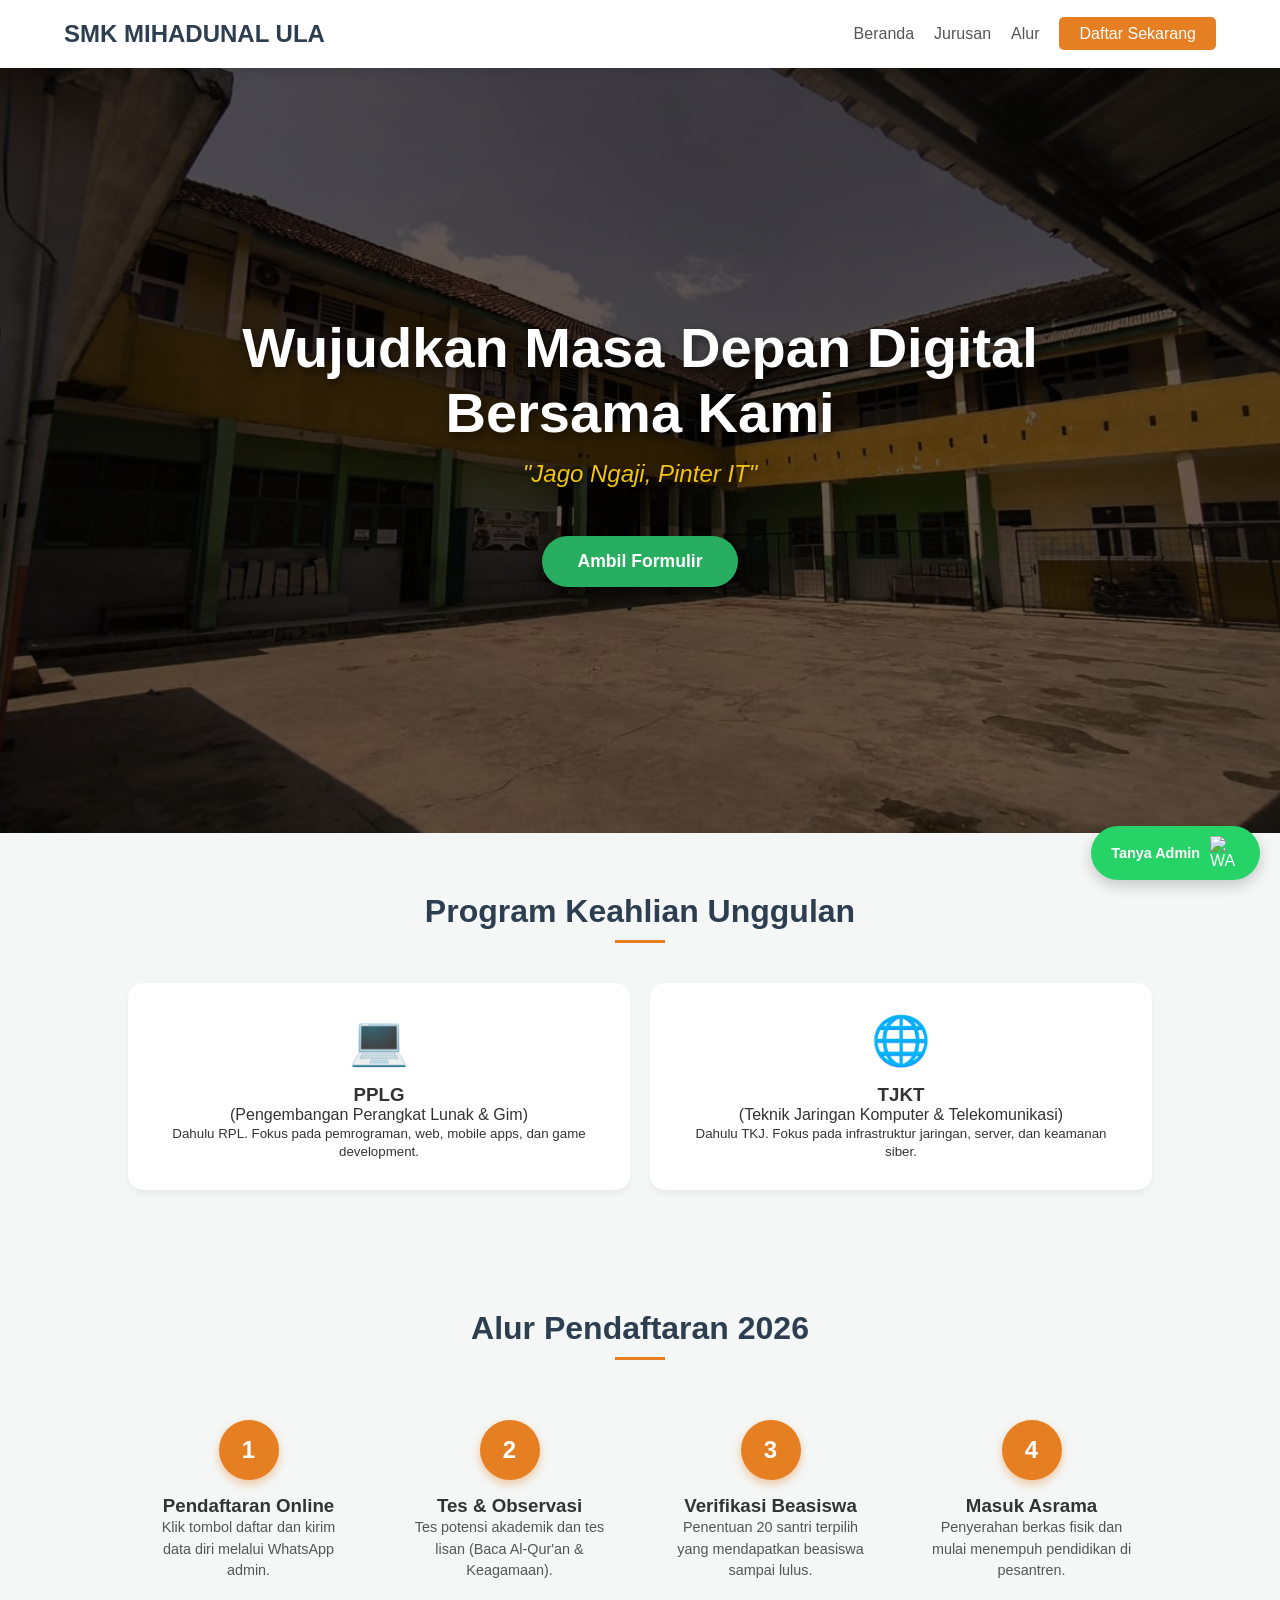
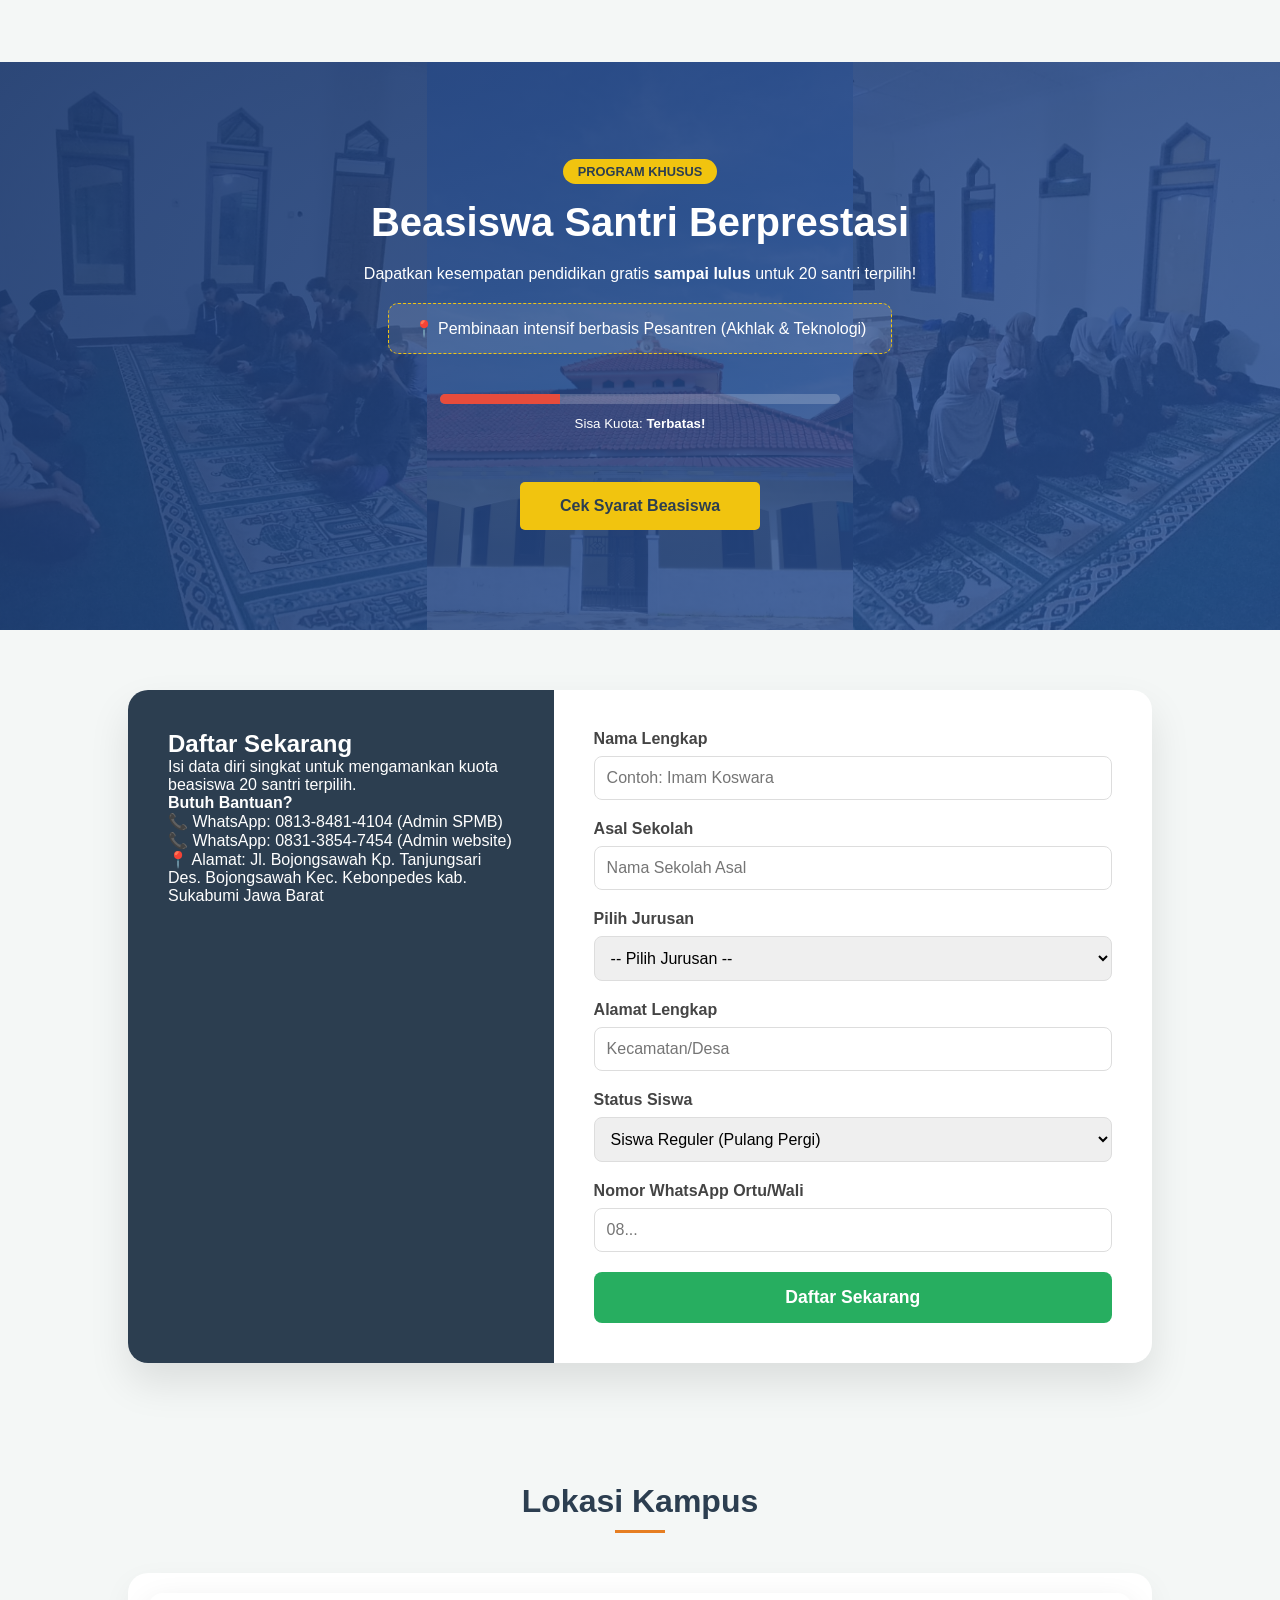
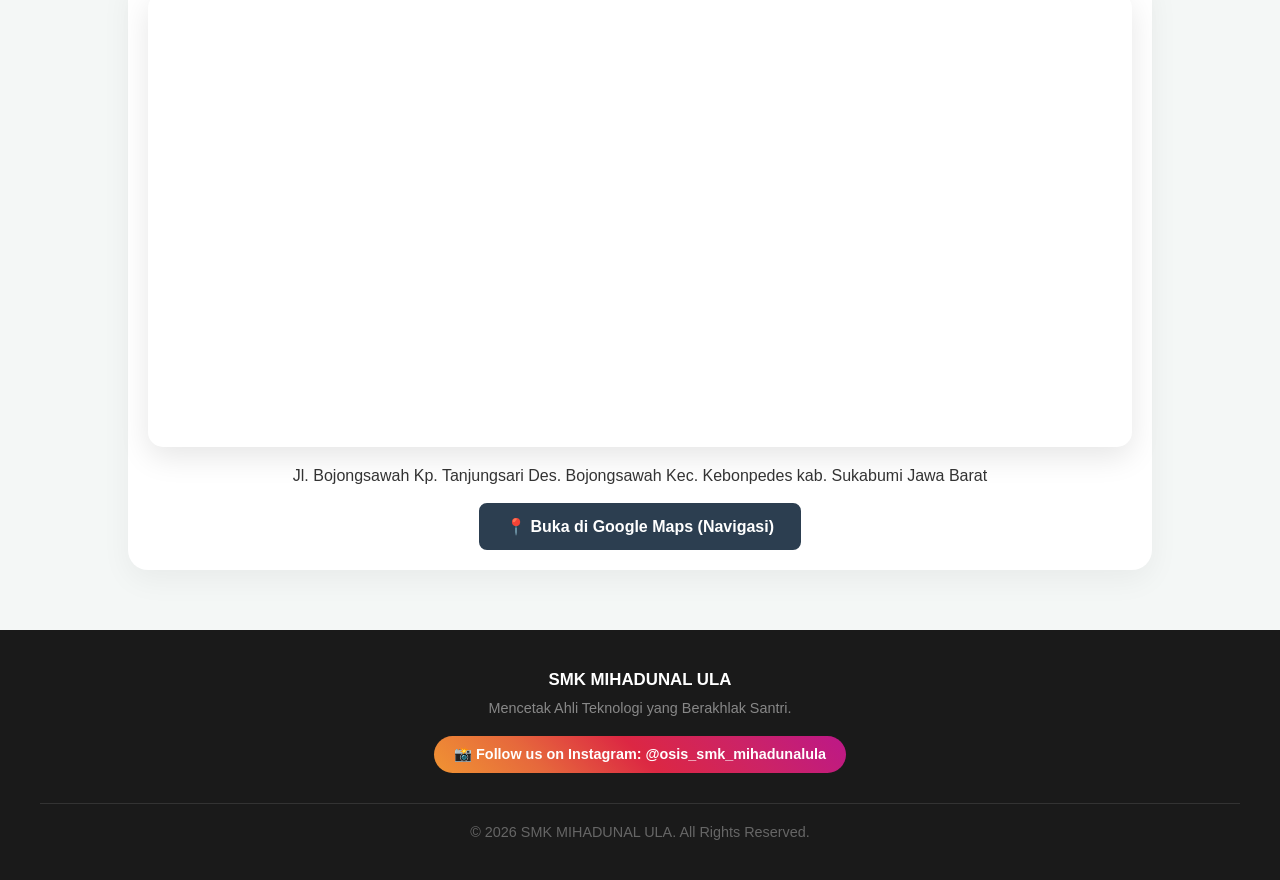
==== commit 1faee1ef: "Update index.html" ====
--- a/index.html
+++ b/index.html
@@ -115,7 +115,7 @@
 <form id="spmbForm" class="main-form">
     <div class="input-group">
         <label>Nama Lengkap</label>
-        <input type="text" id="nama" name="nama" placeholder="Contoh: Ovie Ayu Rosadi" required>
+        <input type="text" id="nama" name="nama" placeholder="Contoh: Imam Koswara" required>
     </div>
     <div class="input-group">
         <label>Asal Sekolah</label>
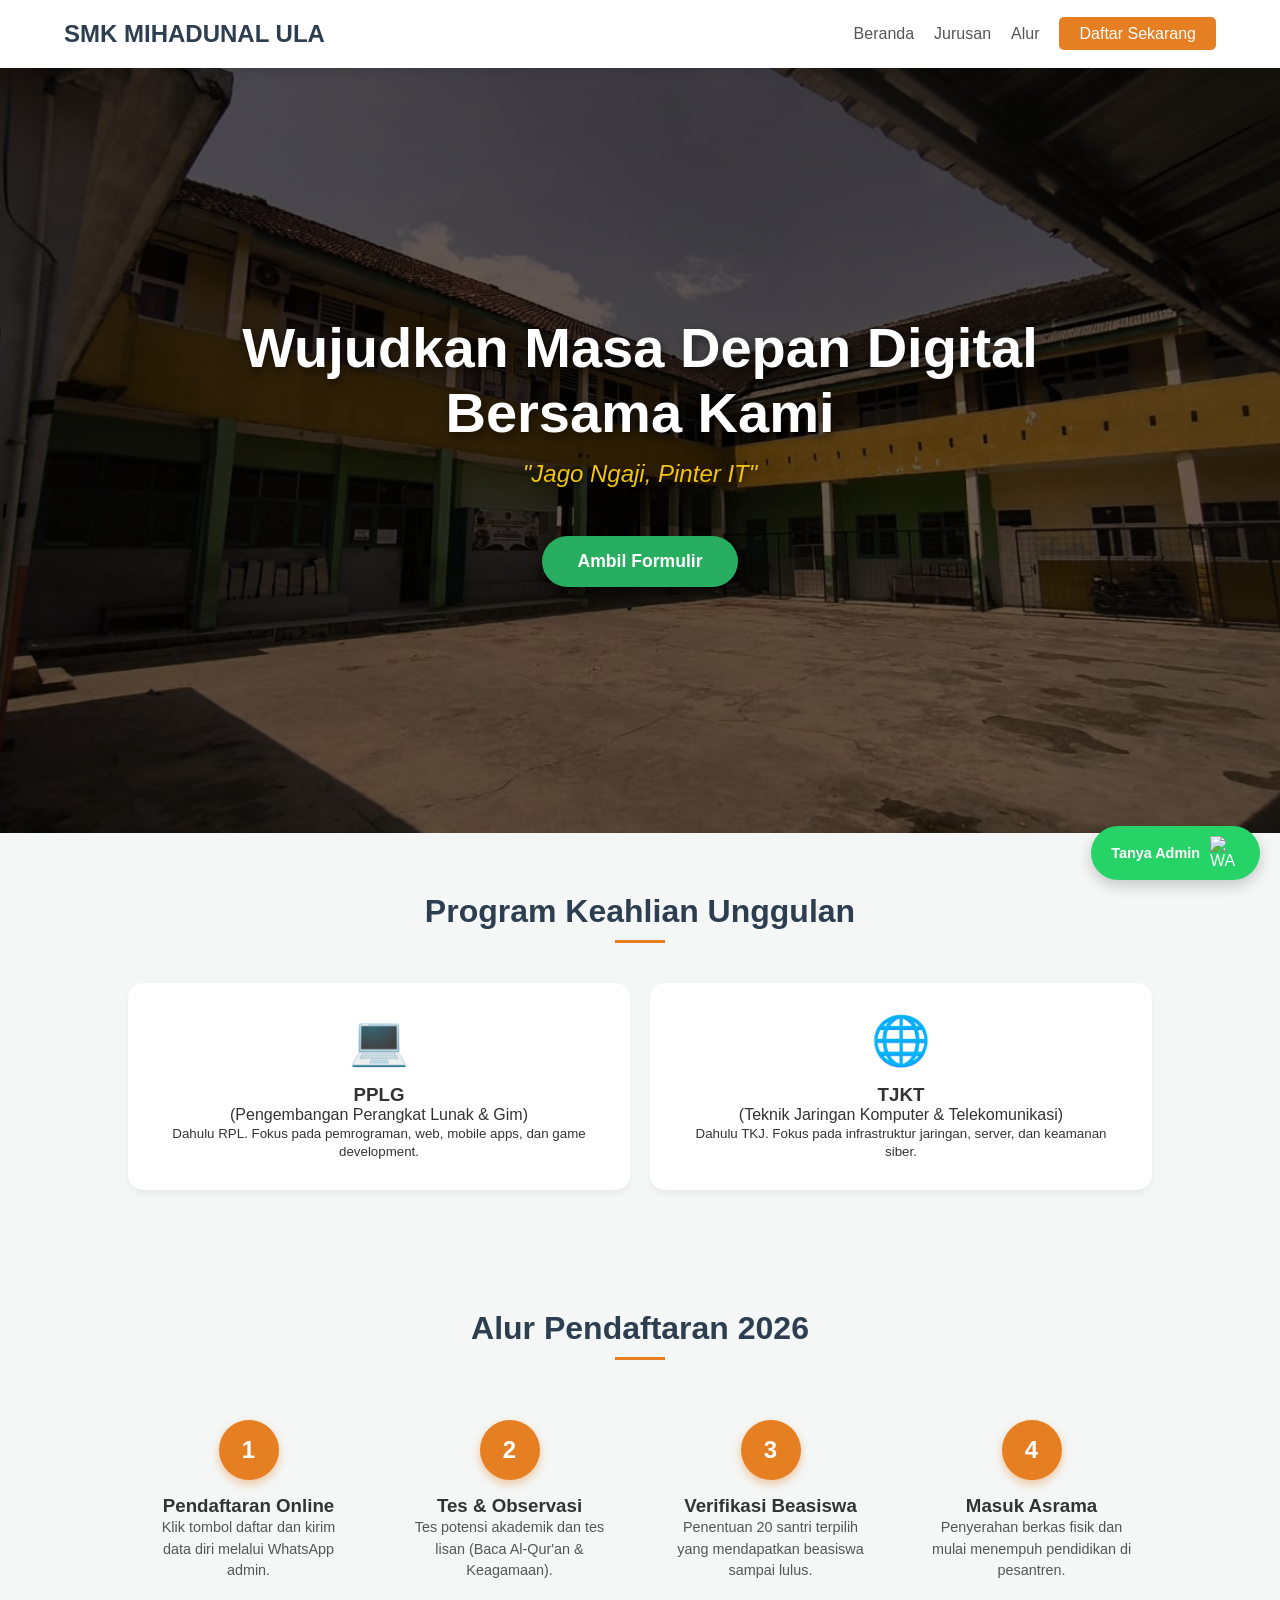
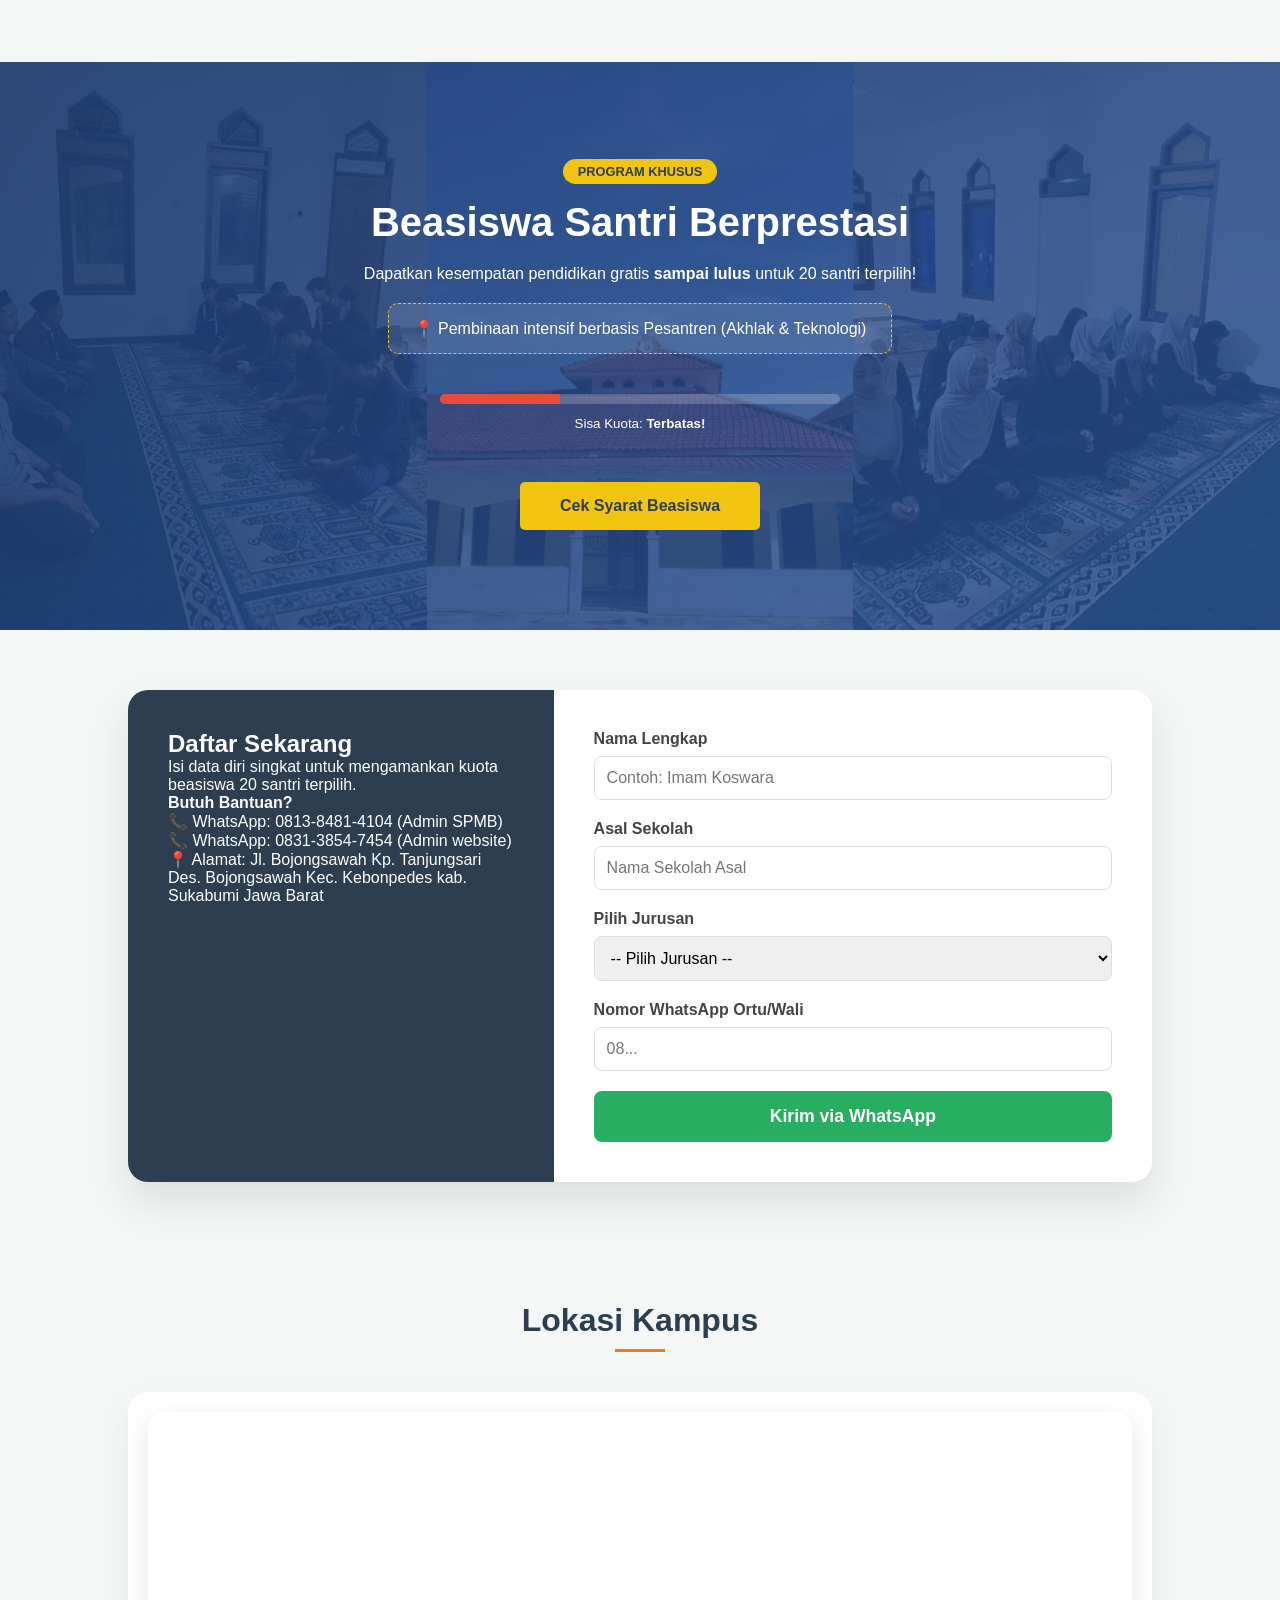
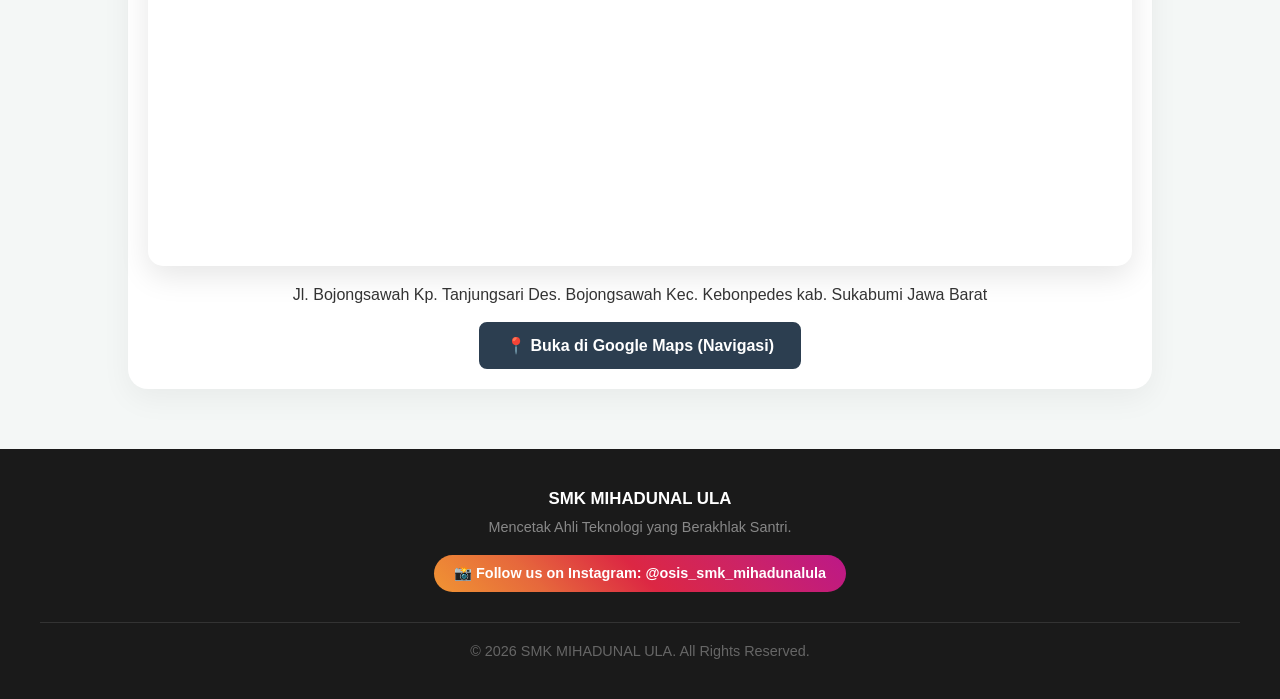
==== commit dca668de: "Update index.html" ====
--- a/index.html
+++ b/index.html
@@ -112,40 +112,29 @@
                     <p>📍 Alamat: Jl. Bojongsawah Kp. Tanjungsari Des. Bojongsawah Kec. Kebonpedes kab. Sukabumi Jawa Barat</p>
                 </div>
             </div>
-<form id="spmbForm" class="main-form">
+
+           <form id="spmbForm" class="main-form">
     <div class="input-group">
         <label>Nama Lengkap</label>
-        <input type="text" id="nama" name="nama" placeholder="Contoh: Imam Koswara" required>
+        <input type="text" id="nama" placeholder="Contoh: Imam Koswara" required>
     </div>
     <div class="input-group">
         <label>Asal Sekolah</label>
-        <input type="text" id="sekolah_asal" name="sekolah_asal" placeholder="Nama Sekolah Asal" required>
+        <input type="text" id="sekolah_asal" placeholder="Nama Sekolah Asal" required>
     </div>
     <div class="input-group">
         <label>Pilih Jurusan</label>
-        <select id="jurusan" name="jurusan" required>
+        <select id="jurusan" required>
             <option value="">-- Pilih Jurusan --</option>
             <option value="PPLG (RPL)">PPLG (RPL)</option>
             <option value="TJKT (TKJ)">TJKT (TKJ)</option>
         </select>
     </div>
     <div class="input-group">
-        <label>Alamat Lengkap</label>
-        <input type="text" id="alamat" name="alamat" placeholder="Kecamatan/Desa" required>
-    </div>
-    <div class="input-group">
-        <label>Status Siswa</label>
-        <select id="status_siswa" name="status_siswa" required>
-            <option value="Siswa Reguler">Siswa Reguler (Pulang Pergi)</option>
-            <option value="Santri">Santri (Asrama/Mukin)</option>
-        </select>
-    </div>
-    <div class="input-group">
         <label>Nomor WhatsApp Ortu/Wali</label>
-        <input type="tel" id="wa_ortu" name="wa_ortu" placeholder="08..." required>
-    </div>
-    
-    <button type="button" onclick="prosesPendaftaran()" class="btn-submit" id="btnSubmit">Daftar Sekarang</button>
+        <input type="tel" id="wa_ortu" placeholder="08..." required>
+    </div>
+    <button type="button" onclick="kirimKeWA()" class="btn-submit">Kirim via WhatsApp</button>
 </form>
         </div>
     </section>
@@ -193,91 +182,64 @@
 </html>
 <script>
 function kirimKeWA() {
-    // 1. URL Apps Script (Masukkan URL yang kamu dapet dari Deploy tadi di sini)
-    const scriptURL = 'https://script.google.com/macros/s/AKfycbx1SpAoiW9eciAtx1-AB_wcErSz047Bd7Cycr_3zR9hHW1LMqBfGqmEXuRCjf40D0GS-Q/exec';
-    const form = document.getElementById('spmbForm'); // Pastikan ID form kamu benar
-
-    // 2. Cek Anti-Jahil (LocalStorage)
+    // 1. Cek apakah user sudah pernah daftar di browser ini (Anti-Jahil)
     const statusDaftar = localStorage.getItem('sudahDaftarSPMB');
     if (statusDaftar === 'true') {
-        alert("Wah, kamu sudah mengirim data sebelumnya. Tunggu balasan Admin ya!");
+        alert("Wah, kamu sudah mengirim data pendaftaran sebelumnya. Mohon tunggu balasan dari Admin di WhatsApp ya!");
         return; 
     }
 
-    // 3. Ambil data dari inputan
+    // 2. Ambil data dari inputan
     const nama = document.getElementById('nama').value;
     const sekolah = document.getElementById('sekolah_asal').value;
     const jurusan = document.getElementById('jurusan').value;
     const waOrtu = document.getElementById('wa_ortu').value;
 
-    // Tambahan konfirmasi yang kamu mau tadi (Alamat & Status)
-    const alamat = document.getElementById('alamat') ? document.getElementById('alamat').value : "-";
-    const statusSiswa = document.getElementById('status_siswa') ? document.getElementById('status_siswa').value : "-";
-
-    // 4. Validasi Dasar
+    // 3. Validasi sederhana (Pastikan tidak kosong)
     if (nama === "" || sekolah === "" || jurusan === "" || waOrtu === "") {
         alert("Mohon lengkapi semua data pendaftaran ya!");
         return;
     }
 
-    // Ubah teks tombol biar pendaftar tahu proses sedang jalan
-    const btn = document.querySelector('.btn-submit');
-    const teksAsli = btn.innerHTML;
-    btn.innerHTML = "Sedang Mengirim...";
-    btn.disabled = true;
-
-    // 5. PROSES KIRIM KE GOOGLE SHEETS
-    fetch(scriptURL, { 
-        method: 'POST', 
-        body: new FormData(form) 
-    })
-    .then(response => {
-        // 6. Kalau sukses masuk Sheets, baru buka WhatsApp
-        const noAdmin = "6285717334108"; 
-        const pesan = "Halo Admin SMK MIHADUNAL ULA,%0A" + 
-                      "Saya ingin mendaftar SPMB.%0A%0A" +
-                      "*Data Calon Siswa dan Santri*%0A" +
-                      "---------------------------%0A" +
-                      "*Nama:* " + nama + "%0A" +
-                      "*Asal Sekolah:* " + sekolah + "%0A" +
-                      "*Jurusan:* " + jurusan + "%0A" +
-                      "*Alamat:* " + alamat + "%0A" +
-                      "*Status:* " + statusSiswa + "%0A" +
-                      "*WA Ortu:* " + waOrtu + "%0A" +
-                      "---------------------------%0A" +
-                      "Mohon info langkah pendaftaran selanjutnya. Terima kasih!";
-
-        localStorage.setItem('sudahDaftarSPMB', 'true');
-        const urlWA = "https://wa.me/" + noAdmin + "?text=" + pesan;
-        
-        window.open(urlWA, '_blank').focus();
-
-        // Balikin tombol
-        btn.innerHTML = teksAsli;
-        btn.disabled = false;
-    })
-    .catch(error => {
-        console.error('Error!', error.message);
-        alert("Gagal terhubung ke sistem. Cek koneksi internet kamu.");
-        btn.innerHTML = teksAsli;
-        btn.disabled = false;
-    });
+    // 4. Konfigurasi Nomor Admin & Pesan
+    const noAdmin = "6285717334108"; 
+    const pesan = "Halo Admin SMK MIHADUNAL ULA,%0A" + 
+                  "Saya ingin mendaftar SPMB.%0A%0A" +
+                  "*Data Calon Siswa dan Santri*%0A" +
+                  "---------------------------%0A" +
+                  "Nama: " + nama + "%0A" +
+                  "Asal Sekolah: " + sekolah + "%0A" +
+                  "Jurusan: " + jurusan + "%0A" +
+                  "WA Ortu: " + waOrtu + "%0A" +
+                  "---------------------------%0A" +
+                  "Mohon info langkah pendaftaran selanjutnya. Terima kasih!";
+
+    // 5. Tandai bahwa user ini sudah berhasil mendaftar (Simpan di memori browser)
+    localStorage.setItem('sudahDaftarSPMB', 'true');
+
+    // 6. Eksekusi buka WhatsApp
+    const url = "https://wa.me/" + noAdmin + "?text=" + pesan;
+    window.open(url, '_blank').focus();
 }
 </script>
-
 <script>
-    // SCRIPT MENU MOBILE (Tetap seperti aslinya, jangan diubah)
     document.addEventListener('DOMContentLoaded', function() {
         const menu = document.querySelector('#mobile-menu');
         const menuLinks = document.querySelector('#nav-menu');
 
+        // Cek di console log buat mastiin tombolnya ketemu
+        console.log("Menu Toggle:", menu); 
+        console.log("Nav Menu:", menuLinks);
+
         if (menu) {
             menu.addEventListener('click', function() {
+                // Toggle class aktif
                 menu.classList.toggle('is-active');
                 menuLinks.classList.toggle('active');
             });
         }
 
+        // Tutup menu otomatis kalau salah satu link diklik
         const navItems = document.querySelectorAll('#nav-menu a');
         navItems.forEach(item => {
             item.addEventListener('click', () => {
